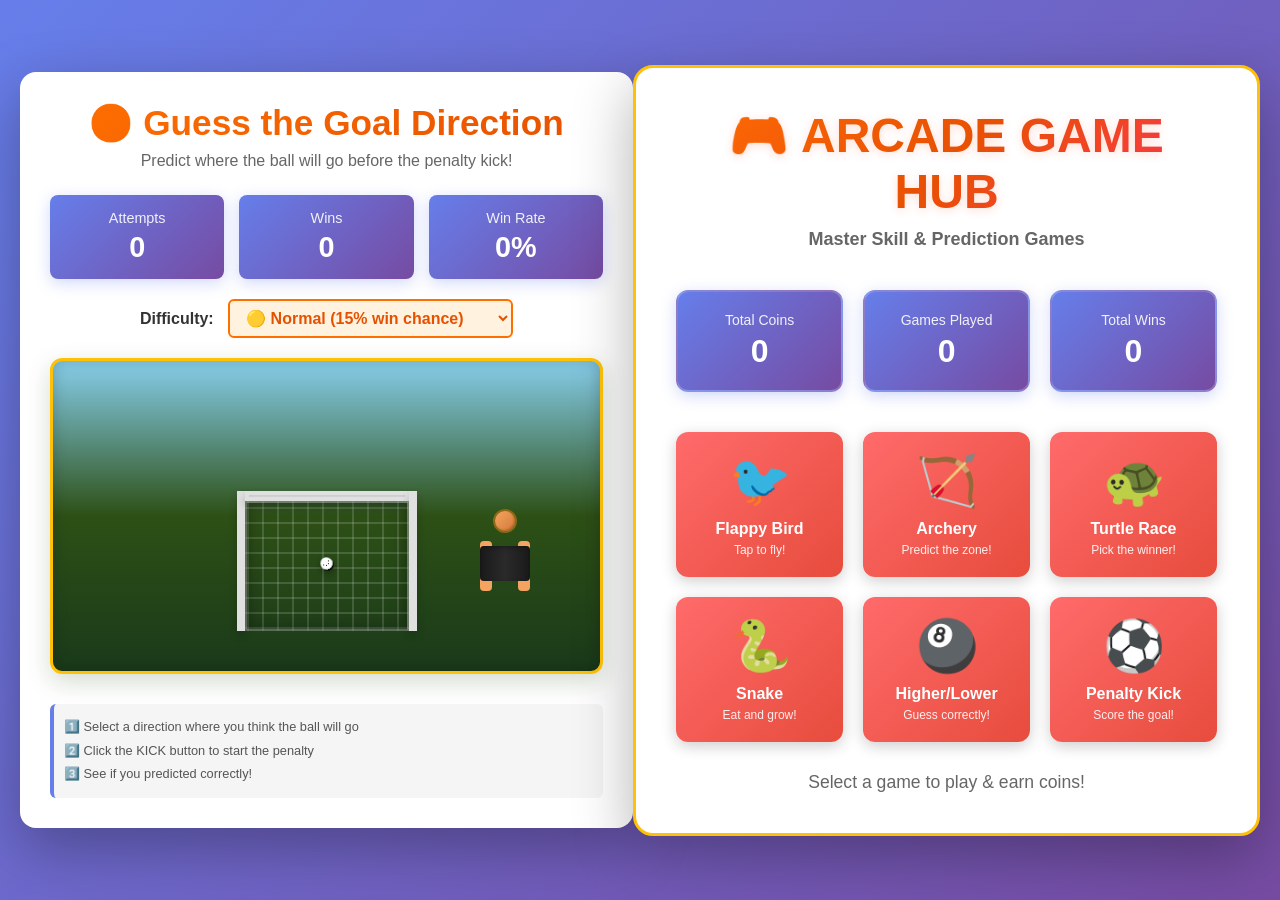
==== index.html @ ff8283e2 "Initial commit: Original penalty kick game" ====
<!DOCTYPE html>
<html lang="en">
<head>
    <meta charset="UTF-8">
    <meta name="viewport" content="width=device-width, initial-scale=1.0">
    <title>⚽ Guess the Goal Direction - Penalty Kick Prediction</title>
    <link rel="stylesheet" href="styles.css">
</head>
<body>
    <div class="container">
        <!-- Header -->
        <div class="header">
            <h1>⚽ Guess the Goal Direction</h1>
            <p>Predict where the ball will go before the penalty kick!</p>
        </div>

        <!-- Stats -->
        <div class="stats-panel">
            <div class="stat">
                <span class="stat-label">Attempts</span>
                <span class="stat-value" id="attempts">0</span>
            </div>
            <div class="stat">
                <span class="stat-label">Wins</span>
                <span class="stat-value" id="wins">0</span>
            </div>
            <div class="stat">
                <span class="stat-label">Win Rate</span>
                <span class="stat-value" id="winRate">0%</span>
            </div>
        </div>

        <!-- Difficulty Selector (when game not running) -->
        <div class="difficulty-selector" id="difficultySelector">
            <label>Difficulty:</label>
            <select id="difficultySelect">
                <option value="easy">🟢 Easy (30% win chance)</option>
                <option value="normal" selected>🟡 Normal (15% win chance)</option>
                <option value="hard">🔴 Hard (8% win chance)</option>
                <option value="impossible">💀 Impossible (3% win chance)</option>
            </select>
        </div>

        <!-- Game Area -->
        <div class="game-area">
            <!-- Goal Container -->
            <div class="goal-container">
                <!-- Goal Post -->
                <div class="goal-post">
                    <div class="post left-post"></div>
                    <div class="crossbar"></div>
                    <div class="post right-post"></div>
                    <div class="net"></div>
                </div>

                <!-- Goalkeeper -->
                <div class="goalkeeper" id="goalkeeper">
                    <div class="goalkeeper-body">
                        <div class="goalkeeper-head"></div>
                        <div class="goalkeeper-arm left-arm"></div>
                        <div class="goalkeeper-arm right-arm"></div>
                        <div class="goalkeeper-legs"></div>
                    </div>
                </div>

                <!-- Ball -->
                <div class="ball" id="ball"></div>

                <!-- Goal Zones (for visual feedback) -->
                <div class="direction-indicator" id="directionIndicator"></div>
            </div>

            <!-- Direction Selection Grid -->
            <div class="direction-grid" id="directionGrid">
                <!-- Will be generated by JavaScript -->
            </div>
        </div>

        <!-- Result Display -->
        <div class="result-container" id="resultContainer" style="display: none;">
            <div class="result-box">
                <div class="result-icon" id="resultIcon">✅</div>
                <div class="result-text" id="resultText">Goal! You guessed right!</div>
                <div class="result-details" id="resultDetails"></div>
                <div class="result-buttons">
                    <button class="btn btn-secondary" id="cancelBtn">Cancel</button>
                    <button class="btn btn-primary" id="tryAgainBtn">Try Again</button>
                </div>
            </div>
        </div>

        <!-- Action Buttons -->
        <div class="button-container">
            <button class="btn btn-primary" id="kickBtn" style="display: none;">🦵 KICK!</button>
            <button class="btn btn-secondary" id="playAgainBtn" style="display: none;">Play Again</button>
        </div>

        <!-- Instructions -->
        <div class="instructions">
            <p>1️⃣ Select a direction where you think the ball will go</p>
            <p>2️⃣ Click the KICK button to start the penalty</p>
            <p>3️⃣ See if you predicted correctly!</p>
        </div>
    </div>

    <script src="script.js"></script>
</body>
</html><!DOCTYPE html>
<html lang="en">
<head>
    <meta charset="UTF-8">
    <meta name="viewport" content="width=device-width, initial-scale=1.0">
    <title>🎮 Arcade Game Hub - Multi-Game Platform</title>
    <style>
        * { margin: 0; padding: 0; box-sizing: border-box; }
        body { font-family: Arial, sans-serif; background: linear-gradient(135deg, #667eea 0%, #764ba2 100%); min-height: 100vh; display: flex; align-items: center; justify-content: center; }
        .menu-container { background: white; border-radius: 20px; padding: 40px; box-shadow: 0 20px 60px rgba(0,0,0,0.3); max-width: 900px; }
        .arcade-header { text-align: center; margin-bottom: 40px; }
        .arcade-header h1 { font-size: 48px; color: #333; margin-bottom: 10px; }
        .tagline { color: #666; font-size: 18px; }
        .player-stats-header { display: grid; grid-template-columns: repeat(3, 1fr); gap: 20px; margin-bottom: 40px; }
        .stat-badge { background: linear-gradient(135deg, #667eea 0%, #764ba2 100%); color: white; padding: 20px; border-radius: 12px; text-align: center; }
        .stat-badge .label { display: block; font-size: 14px; opacity: 0.9; margin-bottom: 5px; }
        .stat-badge .value { display: block; font-size: 32px; font-weight: bold; }
        .games-grid { display: grid; grid-template-columns: repeat(auto-fit, minmax(150px, 1fr)); gap: 20px; margin-bottom: 30px; }
        .game-card { background: linear-gradient(135deg,#FF6B6B,#E74C3C); padding: 20px; border-radius: 12px; color: white; cursor: pointer; box-shadow: 0 4px 15px rgba(0,0,0,0.2); transition: all 0.3s; text-decoration: none; display: flex; flex-direction: column; align-items: center; text-align: center; }
        .game-card:hover { transform: translateY(-5px); box-shadow: 0 8px 25px rgba(0,0,0,0.3); }
        .game-icon { font-size: 50px; margin-bottom: 10px; }
        .game-name { font-weight: bold; margin-bottom: 5px; }
        .game-desc { font-size: 12px; opacity: 0.9; }
        .menu-footer { text-align: center; color: #666; }
    </style>
</head>
<body>
    <div class="menu-container">
        <div class="arcade-header">
            <h1>🎮 ARCADE GAME HUB</h1>
            <p class="tagline">Master Skill & Prediction Games</p>
        </div>

        <div class="player-stats-header">
            <div class="stat-badge">
                <span class="label">Total Coins</span>
                <span class="value" id="totalCoins">0</span>
            </div>
            <div class="stat-badge">
                <span class="label">Games Played</span>
                <span class="value" id="totalWins">0</span>
            </div>
            <div class="stat-badge">
                <span class="label">Total Wins</span>
                <span class="value" id="totalStreaks">0</span>
            </div>
        </div>

        <div class="games-grid" id="gamesGrid">
            <a href="flappy-bird.html" class="game-card">
                <div class="game-icon">🐦</div>
                <div class="game-name">Flappy Bird</div>
                <div class="game-desc">Tap to fly!</div>
            </a>
            <a href="archery.html" class="game-card">
                <div class="game-icon">🏹</div>
                <div class="game-name">Archery</div>
                <div class="game-desc">Predict the zone!</div>
            </a>
            <a href="turtle-race.html" class="game-card">
                <div class="game-icon">🐢</div>
                <div class="game-name">Turtle Race</div>
                <div class="game-desc">Pick the winner!</div>
            </a>
            <a href="snake.html" class="game-card">
                <div class="game-icon">🐍</div>
                <div class="game-name">Snake</div>
                <div class="game-desc">Eat and grow!</div>
            </a>
            <a href="higher-lower.html" class="game-card">
                <div class="game-icon">🎱</div>
                <div class="game-name">Higher/Lower</div>
                <div class="game-desc">Guess correctly!</div>
            </a>
            <a href="penalty-kick.html" class="game-card">
                <div class="game-icon">⚽</div>
                <div class="game-name">Penalty Kick</div>
                <div class="game-desc">Score the goal!</div>
            </a>
        </div>

        <div class="menu-footer">
            <p>Select a game to play & earn coins!</p>
        </div>
    </div>

    <script>
        function loadStats() {
            const stats = JSON.parse(localStorage.getItem('gameStats')) || { coins: 0, wins: 0, streaks: 0 };
            document.getElementById('totalCoins').textContent = stats.coins;
            document.getElementById('totalWins').textContent = stats.wins;
            document.getElementById('totalStreaks').textContent = stats.streaks;
        }

        document.addEventListener('DOMContentLoaded', loadStats);
    </script>
</body>
</html>
---- styles.css ----
* {
    margin: 0;
    padding: 0;
    box-sizing: border-box;
}

body {
    font-family: 'Segoe UI', Tahoma, Geneva, Verdana, sans-serif;
    background: linear-gradient(135deg, #667eea 0%, #764ba2 100%);
    min-height: 100vh;
    display: flex;
    align-items: center;
    justify-content: center;
    padding: 20px;
}

.container {
    background: white;
    border-radius: 16px;
    box-shadow: 0 20px 60px rgba(0, 0, 0, 0.3);
    max-width: 700px;
    width: 100%;
    padding: 30px;
}

.header {
    text-align: center;
    margin-bottom: 25px;
}

.header h1 {
    font-size: 2.2em;
    color: #333;
    margin-bottom: 8px;
    background: linear-gradient(135deg, #ff6f00, #e65100);
    -webkit-background-clip: text;
    -webkit-text-fill-color: transparent;
}

.header p {
    font-size: 1em;
    color: #666;
}

.stats-panel {
    display: grid;
    grid-template-columns: repeat(3, 1fr);
    gap: 15px;
    margin-bottom: 20px;
}

.stat {
    background: linear-gradient(135deg, #667eea, #764ba2);
    padding: 15px;
    border-radius: 8px;
    color: white;
    text-align: center;
    box-shadow: 0 4px 15px rgba(102, 126, 234, 0.3);
}

.stat-label {
    display: block;
    font-size: 0.9em;
    opacity: 0.9;
    margin-bottom: 5px;
}

.stat-value {
    display: block;
    font-size: 1.8em;
    font-weight: bold;
}

.difficulty-selector {
    text-align: center;
    margin-bottom: 20px;
}

.difficulty-selector label {
    font-weight: bold;
    margin-right: 10px;
    color: #333;
    font-size: 1em;
}

#difficultySelect {
    padding: 8px 12px;
    border: 2px solid #ff6f00;
    border-radius: 6px;
    font-size: 1em;
    cursor: pointer;
    background: #fff3e0;
    color: #e65100;
    font-weight: bold;
    transition: all 0.3s ease;
}

#difficultySelect:hover {
    border-color: #e65100;
    box-shadow: 0 4px 12px rgba(255, 87, 34, 0.3);
}

.game-area {
    background: linear-gradient(to bottom, #87CEEB 0%, #2d5016 50%, #1a3a1a 100%);
    border-radius: 12px;
    padding: 20px;
    margin-bottom: 20px;
    box-shadow: inset 0 0 15px rgba(0, 0, 0, 0.2), 0 8px 25px rgba(45, 80, 22, 0.2);
    border: 3px solid #ffc107;
}

.goal-container {
    position: relative;
    height: 250px;
    margin-bottom: 20px;
    display: flex;
    align-items: flex-end;
    justify-content: center;
}

.goal-post {
    position: relative;
    width: 180px;
    height: 140px;
    perspective: 1000px;
}

.post {
    position: absolute;
    background: #f5f5f5;
    border: 4px solid #e0e0e0;
    top: 0;
    box-shadow: inset 0 2px 5px rgba(0, 0, 0, 0.2), 0 4px 8px rgba(0, 0, 0, 0.2);
}

.left-post {
    left: 0;
    width: 8px;
    height: 140px;
}

.right-post {
    right: 0;
    width: 8px;
    height: 140px;
}

.crossbar {
    position: absolute;
    top: 0;
    left: 8px;
    right: 8px;
    height: 10px;
    background: #f5f5f5;
    border: 4px solid #e0e0e0;
    box-shadow: inset 0 2px 5px rgba(0, 0, 0, 0.2), 0 4px 8px rgba(0, 0, 0, 0.2);
}

.net {
    position: absolute;
    top: 10px;
    left: 8px;
    right: 8px;
    bottom: 0;
    background: 
        repeating-linear-gradient(90deg, rgba(255, 255, 255, 0.15) 0, rgba(255, 255, 255, 0.15) 2px, transparent 2px, transparent 15px),
        repeating-linear-gradient(0deg, rgba(255, 255, 255, 0.15) 0, rgba(255, 255, 255, 0.15) 2px, transparent 2px, transparent 15px);
    border: 2px solid rgba(150, 150, 150, 0.5);
    box-shadow: inset 0 0 20px rgba(0, 0, 0, 0.3);
}

.ball {
    position: absolute;
    width: 14px;
    height: 14px;
    background: radial-gradient(circle at 35% 35%, #fff 0%, #fff 30%, #000 30%, #000 32%, #fff 32%, #fff 65%, #000 65%);
    border-radius: 50%;
    bottom: 60px;
    left: 50%;
    transform: translateX(-50%) rotateX(20deg) rotateY(20deg);
    box-shadow: 0 3px 8px rgba(0, 0, 0, 0.4), inset -1px -1px 2px rgba(0, 0, 0, 0.3);
    z-index: 10;
}

.ball.animating {
    animation: kickBall 0.8s cubic-bezier(0.34, 1.56, 0.64, 1) forwards;
}

@keyframes kickBall {
    0% {
        transform: translateX(-50%) translateY(0) scale(1);
        opacity: 1;
    }
    50% {
        transform: translateX(-50%) translateY(-150px) scale(1);
        opacity: 1;
    }
    100% {
        opacity: 1;
    }
}

.goalkeeper {
    position: absolute;
    width: 50px;
    height: 80px;
    right: 50px;
    bottom: 50px;
    z-index: 5;
}

.goalkeeper-body {
    position: relative;
    width: 100%;
    height: 100%;
}

.goalkeeper-head {
    position: absolute;
    width: 24px;
    height: 24px;
    background: linear-gradient(135deg, #f4a460 0%, #d4793a 100%);
    border-radius: 50%;
    top: 8px;
    left: 50%;
    transform: translateX(-50%);
    border: 2px solid #8b6914;
    box-shadow: inset -1px -1px 2px rgba(0, 0, 0, 0.2);
}

.goalkeeper-arm {
    position: absolute;
    width: 12px;
    height: 50px;
    background: #f4a460;
    top: 40px;
    transform-origin: top center;
    transition: transform 0.4s ease;
    border-radius: 4px;
}

.goalkeeper-arm.left-arm {
    left: 0;
    transform-origin: top right;
}

.goalkeeper-arm.right-arm {
    right: 0;
    transform-origin: top left;
}

.goalkeeper-legs {
    position: absolute;
    width: 100%;
    height: 35px;
    bottom: 0;
    background: linear-gradient(to right, #1a1a1a 0%, #2a2a2a 50%, #1a1a1a 100%);
    display: flex;
    border-radius: 4px;
    box-shadow: inset 0 2px 4px rgba(0, 0, 0, 0.3);
}

.goalkeeper.diving .left-arm {
    transform: rotate(-120deg);
}

.goalkeeper.diving .right-arm {
    transform: rotate(120deg);
}

.direction-indicator {
    position: absolute;
    width: 100%;
    height: 100%;
    top: 0;
    left: 0;
    pointer-events: none;
    z-index: 3;
}

.direction-grid {
    display: grid;
    grid-template-columns: repeat(3, 1fr);
    gap: 10px;
    max-width: 360px;
    margin: 0 auto;
}

.direction-btn {
    aspect-ratio: 1;
    border: 2px solid #ddd;
    border-radius: 8px;
    background: white;
    cursor: pointer;
    font-size: 28px;
    transition: all 0.3s ease;
    font-weight: bold;
    position: relative;
    overflow: hidden;
    box-shadow: 0 2px 6px rgba(0, 0, 0, 0.1);
}

.direction-btn:hover:not(:disabled) {
    transform: translateY(-4px);
    box-shadow: 0 6px 20px rgba(0, 0, 0, 0.15);
    border-color: #667eea;
}

.direction-btn:disabled {
    cursor: not-allowed;
    opacity: 0.6;
}

.direction-btn.selected {
    background: linear-gradient(135deg, #ff6f00 0%, #e65100 100%);
    color: white;
    border-color: #ff6f00;
    transform: scale(1.08);
    box-shadow: 0 6px 20px rgba(255, 87, 34, 0.5);
}

.direction-btn .label {
    display: block;
    font-size: 0.4em;
    margin-top: 2px;
    text-transform: uppercase;
    letter-spacing: 0.3px;
    font-weight: 600;
}

.direction-btn:disabled.selected {
    background: linear-gradient(135deg, #ff6f00 0%, #e65100 100%);
    color: white;
    transform: scale(1.08);
}

.result-container {
    position: fixed;
    top: 0;
    left: 0;
    right: 0;
    bottom: 0;
    background: rgba(0, 0, 0, 0.6);
    display: flex;
    justify-content: center;
    align-items: center;
    z-index: 1000;
    animation: fadeIn 0.3s ease;
}

@keyframes fadeIn {
    from { opacity: 0; }
    to { opacity: 1; }
}

.result-box {
    background: white;
    border-radius: 16px;
    padding: 40px 30px;
    text-align: center;
    box-shadow: 0 25px 70px rgba(0, 0, 0, 0.4);
    animation: popIn 0.5s cubic-bezier(0.34, 1.56, 0.64, 1);
    max-width: 90vw;
}

@keyframes popIn {
    0% {
        transform: scale(0.3);
        opacity: 0;
    }
    100% {
        transform: scale(1);
        opacity: 1;
    }
}

.result-icon {
    font-size: 4em;
    margin-bottom: 15px;
    animation: bounce 0.6s ease;
}

@keyframes bounce {
    0%, 100% { transform: translateY(0); }
    50% { transform: translateY(-20px); }
}

.result-text {
    font-size: 1.8em;
    font-weight: bold;
    color: #333;
    margin-bottom: 10px;
}

.result-details {
    font-size: 1.1em;
    color: #666;
    margin-bottom: 20px;
}

.result-buttons {
    display: flex;
    gap: 15px;
    justify-content: center;
    margin-top: 25px;
}

.button-container {
    display: flex;
    gap: 10px;
    justify-content: center;
    margin-bottom: 20px;
}

.btn {
    padding: 12px 30px;
    border: none;
    border-radius: 8px;
    font-size: 1em;
    font-weight: bold;
    cursor: pointer;
    transition: all 0.3s ease;
    box-shadow: 0 4px 12px rgba(0, 0, 0, 0.15);
}

.btn-primary {
    background: linear-gradient(135deg, #ff6f00 0%, #e65100 100%);
    color: white;
    border: 2px solid #ffc107;
}

.btn-primary:hover:not(:disabled) {
    transform: translateY(-3px);
    box-shadow: 0 8px 25px rgba(255, 87, 34, 0.5);
}

.btn-primary:active:not(:disabled) {
    transform: translateY(0);
}

.btn-primary:disabled {
    opacity: 0.5;
    cursor: not-allowed;
}

.btn-secondary {
    background: #f0f0f0;
    color: #333;
    border: 2px solid #ddd;
}

.btn-secondary:hover {
    background: #e0e0e0;
    transform: translateY(-3px);
    border-color: #ccc;
}

.instructions {
    background: #f5f5f5;
    border-left: 4px solid #667eea;
    padding: 15px;
    border-radius: 6px;
    font-size: 0.95em;
    color: #555;
    line-height: 1.6;
}

.instructions p {
    margin: 5px 0;
}

@media (max-width: 600px) {
    .container {
        padding: 15px;
    }

    .header h1 {
        font-size: 1.6em;
    }

    .stats-panel {
        grid-template-columns: repeat(3, 1fr);
        gap: 8px;
    }

    .stat {
        padding: 10px;
    }

    .stat-label {
        font-size: 0.75em;
    }

    .stat-value {
        font-size: 1.4em;
    }

    .game-area {
        padding: 15px;
    }

    .goal-container {
        height: 180px;
        margin-bottom: 15px;
    }

    .goal-post {
        width: 140px;
        height: 110px;
    }

    .direction-grid {
        max-width: 100%;
        gap: 8px;
    }

    .btn {
        padding: 10px 20px;
        font-size: 0.9em;
    }
}
/* ==================== PAGE WRAPPER ==================== */
.page-wrapper {
    width: 100%;
    height: 100%;
}

/* ==================== MENU SCREEN ==================== */
.menu-screen {
    display: none;
    animation: slideIn 0.5s ease;
}

.menu-screen.active {
    display: block;
}

@keyframes slideIn {
    from {
        opacity: 0;
        transform: translateY(20px);
    }
    to {
        opacity: 1;
        transform: translateY(0);
    }
}

.menu-container {
    background: linear-gradient(to bottom, #f5f5f5 0%, #ffffff 100%);
    border-radius: 16px;
    box-shadow: 0 20px 60px rgba(0, 0, 0, 0.4), 0 0 40px rgba(255, 193, 7, 0.15);
    max-width: 1000px;
    width: 100%;
    padding: 40px 30px;
    border: 3px solid #ffc107;
}

.arcade-header {
    text-align: center;
    margin-bottom: 40px;
}

.arcade-header h1 {
    font-size: 3em;
    background: linear-gradient(135deg, #ff6f00, #e65100, #ff2e63);
    -webkit-background-clip: text;
    -webkit-text-fill-color: transparent;
    background-clip: text;
    margin-bottom: 10px;
    text-shadow: 0 2px 10px rgba(255, 87, 34, 0.2);
    font-weight: 900;
}

.tagline {
    font-size: 1.2em;
    color: #667eea;
    font-weight: 600;
}

.player-stats-header {
    display: grid;
    grid-template-columns: repeat(auto-fit, minmax(150px, 1fr));
    gap: 20px;
    margin-bottom: 40px;
}

.stat-badge {
    background: linear-gradient(135deg, #667eea, #764ba2);
    color: white;
    padding: 20px;
    border-radius: 12px;
    text-align: center;
    box-shadow: 0 4px 15px rgba(102, 126, 234, 0.3);
    border: 2px solid rgba(255, 255, 255, 0.2);
}

.stat-badge .label {
    display: block;
    font-size: 0.9em;
    opacity: 0.9;
    margin-bottom: 10px;
}

.stat-badge .value {
    display: block;
    font-size: 2em;
    font-weight: bold;
}

.games-grid {
    display: grid;
    grid-template-columns: repeat(auto-fit, minmax(180px, 1fr));
    gap: 20px;
    margin-bottom: 40px;
}

.game-card {
    transition: all 0.3s ease;
}

.menu-footer {
    text-align: center;
    color: #666;
    font-size: 1.1em;
    font-weight: 500;
}

/* ==================== SHOWCASE OVERLAY ==================== */
.showcase-overlay {
    position: fixed;
    top: 0;
    left: 0;
    right: 0;
    bottom: 0;
    background: rgba(0, 0, 0, 0.7);
    display: flex;
    justify-content: center;
    align-items: center;
    z-index: 2000;
    animation: fadeIn 0.3s ease;
    padding: 20px;
}

.showcase-overlay.hidden {
    display: none;
}

@keyframes fadeIn {
    from { opacity: 0; }
    to { opacity: 1; }
}

.showcase-content {
    background: white;
    border-radius: 16px;
    max-width: 900px;
    width: 100%;
    max-height: 90vh;
    overflow-y: auto;
    box-shadow: 0 20px 60px rgba(0, 0, 0, 0.5);
    position: relative;
    animation: popIn 0.4s cubic-bezier(0.34, 1.56, 0.64, 1);
}

@keyframes popIn {
    from {
        opacity: 0;
        transform: scale(0.8);
    }
    to {
        opacity: 1;
        transform: scale(1);
    }
}

.close-showcase {
    position: absolute;
    top: 20px;
    right: 20px;
    background: linear-gradient(135deg, #ff6f00, #e65100);
    border: none;
    color: white;
    width: 40px;
    height: 40px;
    border-radius: 50%;
    font-size: 24px;
    cursor: pointer;
    z-index: 10;
    transition: all 0.3s ease;
}

.close-showcase:hover {
    transform: rotate(90deg) scale(1.1);
}

.showcase-container {
    display: grid;
    grid-template-columns: 1fr 1fr;
    gap: 30px;
    padding: 40px;
}

.showcase-video {
    background: linear-gradient(135deg, #667eea, #764ba2);
    border-radius: 12px;
    padding: 20px;
    display: flex;
    align-items: center;
    justify-content: center;
    min-height: 300px;
}

.video-placeholder {
    width: 100%;
    text-align: center;
    color: white;
}

.showcase-details h2 {
    font-size: 2em;
    color: #ff6f00;
    margin-bottom: 15px;
}

.showcase-details > p {
    color: #666;
    margin-bottom: 20px;
    line-height: 1.6;
}

.game-features {
    margin-bottom: 25px;
}

.game-features h3 {
    color: #667eea;
    margin-bottom: 12px;
    font-size: 1.1em;
}

.game-features ul {
    list-style: none;
}

.game-features li {
    color: #555;
    padding: 6px 0;
    padding-left: 20px;
}

.game-rewards {
    background: #f9f9f9;
    padding: 15px;
    border-radius: 8px;
    margin-bottom: 25px;
}

.game-rewards h3 {
    color: #ff9800;
    margin-bottom: 12px;
    font-size: 1.1em;
}

.game-rewards > div {
    gap: 10px;
}

.game-rewards > div > div {
    padding: 10px;
    background: white;
    border-radius: 6px;
    font-weight: 600;
    color: #333;
}

.showcase-difficulty {
    margin-bottom: 25px;
}

.showcase-difficulty h3 {
    color: #667eea;
    margin-bottom: 12px;
    font-size: 1.1em;
}

.difficulty-levels {
    display: grid;
    grid-template-columns: 1fr 1fr 1fr;
    gap: 10px;
}

.difficulty-btn {
    padding: 10px;
    border: 2px solid #ddd;
    background: white;
    border-radius: 6px;
    cursor: pointer;
    font-weight: 600;
    transition: all 0.3s ease;
}

.difficulty-btn:hover {
    border-color: #667eea;
    background: #f5f5f5;
}

.difficulty-btn.selected {
    background: linear-gradient(135deg, #ff6f00, #e65100);
    color: white;
    border-color: #ff6f00;
}

/* ==================== GAME CONTAINER ==================== */
.game-container {
    background: linear-gradient(to bottom, #f5f5f5 0%, #ffffff 100%);
    border-radius: 16px;
    box-shadow: 0 20px 60px rgba(0, 0, 0, 0.4);
    max-width: 1000px;
    width: 100%;
    border: 3px solid #667eea;
}

.game-container.hidden {
    display: none;
}

.game-header {
    display: flex;
    justify-content: space-between;
    align-items: center;
    padding: 20px 30px;
    background: linear-gradient(135deg, #667eea, #764ba2);
    border-radius: 13px 13px 0 0;
    border-bottom: 3px solid #ffc107;
}

.btn-back {
    background: rgba(255, 255, 255, 0.2);
    border: none;
    color: white;
    width: 40px;
    height: 40px;
    border-radius: 8px;
    font-size: 24px;
    cursor: pointer;
    transition: all 0.3s ease;
}

.btn-back:hover {
    background: rgba(255, 255, 255, 0.3);
    transform: scale(1.1);
}

.game-header h1 {
    color: white;
    flex: 1;
    text-align: center;
    font-size: 1.8em;
}

.game-coins {
    font-size: 1.5em;
    color: #ffc107;
    font-weight: bold;
}

.coin-display {
    background: rgba(0, 0, 0, 0.2);
    padding: 8px 15px;
    border-radius: 20px;
    display: inline-block;
}

.game-content {
    padding: 30px;
    min-height: 400px;
}

/* ==================== COMMON BUTTON STYLES ==================== */
.btn {
    padding: 12px 30px;
    border: none;
    border-radius: 8px;
    font-size: 1em;
    font-weight: bold;
    cursor: pointer;
    transition: all 0.3s ease;
    box-shadow: 0 4px 12px rgba(0, 0, 0, 0.15);
}

.btn-primary {
    background: linear-gradient(135deg, #ff6f00 0%, #e65100 100%);
    color: white;
    border: 2px solid #ffc107;
}

.btn-primary:hover:not(:disabled) {
    transform: translateY(-2px);
    box-shadow: 0 6px 20px rgba(255, 87, 34, 0.4);
}

.btn-primary:active:not(:disabled) {
    transform: translateY(0);
}

.btn-secondary {
    background: #f0f0f0;
    color: #333;
    border: 2px solid #ddd;
}

.btn-secondary:hover {
    background: #e0e0e0;
    transform: translateY(-2px);
}

.btn-play {
    background: linear-gradient(135deg, #667eea 0%, #764ba2 100%);
    color: white;
    border: 2px solid #667eea;
    padding: 15px 40px;
    font-size: 1.1em;
    width: 100%;
}

.btn-play:hover:not(:disabled) {
    transform: translateY(-2px);
    box-shadow: 0 6px 20px rgba(102, 126, 234, 0.4);
}

/* ==================== ANIMATIONS ==================== */
@keyframes float {
    0%, 100% { transform: translateY(0px); }
    50% { transform: translateY(-10px); }
}

@keyframes slide {
    0%, 100% { transform: translateX(0px); }
    50% { transform: translateX(10px); }
}

/* ==================== RESPONSIVE DESIGN ==================== */
@media (max-width: 768px) {
    .menu-container {
        padding: 25px 20px;
    }

    .arcade-header h1 {
        font-size: 2.2em;
    }

    .tagline {
        font-size: 1em;
    }

    .games-grid {
        gap: 15px;
    }

    .showcase-container {
        grid-template-columns: 1fr;
        gap: 20px;
        padding: 25px;
    }

    .showcase-video {
        min-height: 250px;
    }

    .game-header {
        flex-wrap: wrap;
        gap: 10px;
    }

    .game-header h1 {
        width: 100%;
    }

    .difficulty-levels {
        grid-template-columns: 1fr 1fr;
    }
}

@media (max-width: 480px) {
    .menu-container {
        padding: 15px;
    }

    .arcade-header h1 {
        font-size: 1.8em;
    }

    .player-stats-header {
        gap: 10px;
    }

    .stat-badge {
        padding: 15px;
    }

    .games-grid {
        grid-template-columns: repeat(2, 1fr);
        gap: 10px;
    }

    .showcase-container {
        padding: 15px;
    }

    .close-showcase {
        width: 35px;
        height: 35px;
        font-size: 20px;
    }

    .game-content {
        padding: 15px;
    }

    .difficulty-levels {
        grid-template-columns: 1fr;
    }
}

    .direction-btn {
        font-size: 1.6em;
        border: 2px solid #ddd;
        border-radius: 8px;
    }

    .direction-btn .label {
        font-size: 0.55em;
        margin-top: 2px;
    }

    .button-container {
        flex-direction: column;
        gap: 8px;
        margin-bottom: 10px;
    }

    .btn {
        padding: 10px 28px;
        font-size: 0.95em;
        width: 100%;
    }

    .result-box {
        padding: 30px 20px;
        border-radius: 12px;
    }

    .result-icon {
        font-size: 3.5em;
        margin-bottom: 12px;
    }

    .result-text {
        font-size: 1.4em;
        margin-bottom: 10px;
    }

    .result-details {
        font-size: 0.9em;
        margin-bottom: 12px;
    }

    .result-buttons {
        gap: 8px;
        margin-top: 12px;
    }

    .instructions {
        padding: 10px;
        font-size: 0.8em;
    }

    .instructions p {
        margin: 3px 0;
    }
}

@media (max-width: 480px) {
    .container {
        padding: 10px 12px;
        border-radius: 10px;
    }

    .header h1 {
        font-size: 1.3em;
    }

    .header p {
        font-size: 0.8em;
    }

    .stats-panel {
        margin-bottom: 8px;
    }

    .stat {
        padding: 6px;
    }

    .stat-label {
        font-size: 0.65em;
    }

    .stat-value {
        font-size: 1em;
    }

    .difficulty-selector {
        margin-bottom: 8px;
    }

    .difficulty-selector label {
        font-size: 0.8em;
        margin-right: 5px;
    }

    #difficultySelect {
        font-size: 0.8em;
        padding: 4px 8px;
    }

    .game-area {
        padding: 12px;
    }

    .goal-container {
        height: 140px;
        margin-bottom: 10px;
    }

    .goal-post {
        width: 160px;
        height: 100px;
    }

    .goal-post .post {
        height: 100px;
    }

    .goalkeeper {
        width: 35px;
        height: 70px;
        right: 20px;
        bottom: 20px;
    }

    .direction-btn {
        font-size: 1.4em;
        border: 2px solid #ddd;
    }

    .direction-btn .label {
        font-size: 0.5em;
        margin-top: 1px;
    }

    .btn {
        padding: 9px 24px;
        font-size: 0.9em;
    }

    .result-box {
        padding: 25px 18px;
        border-radius: 10px;
        max-width: 90vw;
    }

    .result-icon {
        font-size: 3em;
        margin-bottom: 10px;
    }

    .result-text {
        font-size: 1.2em;
        margin-bottom: 8px;
    }

    .result-details {
        font-size: 0.85em;
        margin-bottom: 10px;
    }

    .result-buttons {
        flex-direction: column;
        gap: 6px;
    }

    .result-buttons .btn {
        width: 100%;
        padding: 9px 16px;
    }

    .instructions {
        padding: 8px;
        font-size: 0.75em;
    }

    .instructions p {
        margin: 2px 0;
    }
}
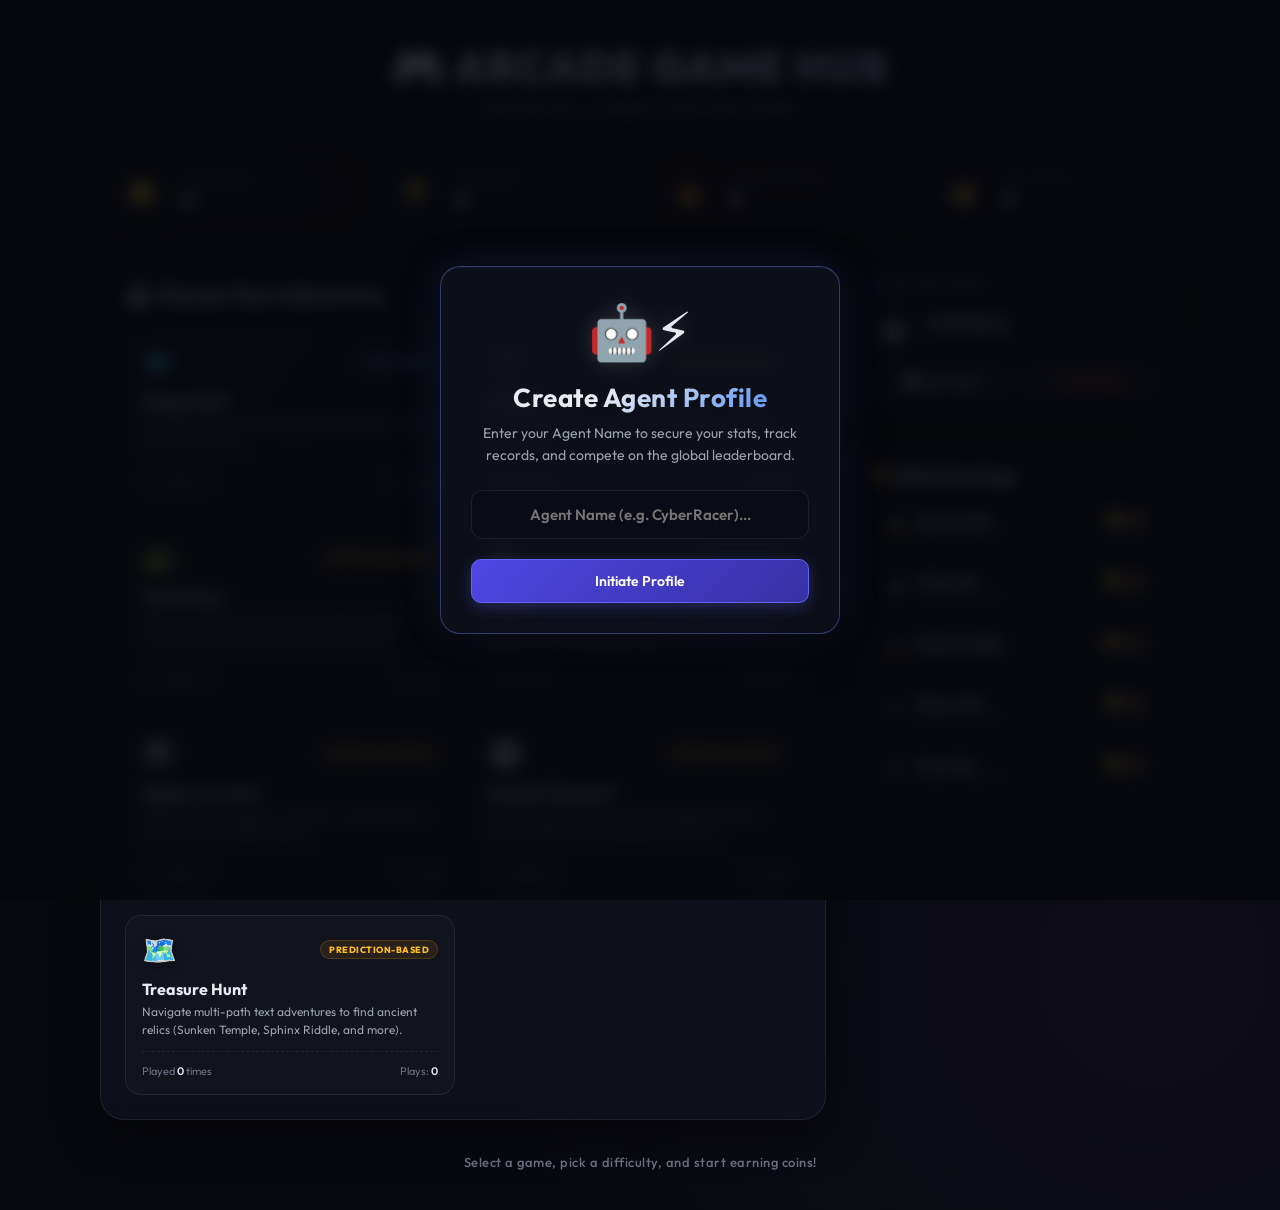
==== commit 816c4e90: "Refactor Arcade Hub: Central state manager, WebAudio sound synth, light/dark theme switch, simulated" ====
--- a/index.html
+++ b/index.html
@@ -3,203 +3,1243 @@
 <head>
     <meta charset="UTF-8">
     <meta name="viewport" content="width=device-width, initial-scale=1.0">
-    <title>⚽ Guess the Goal Direction - Penalty Kick Prediction</title>
-    <link rel="stylesheet" href="styles.css">
+    <title>🎮 Arcade Game Hub - Cyber Lobby</title>
+    <link rel="preconnect" href="https://fonts.googleapis.com">
+    <link rel="preconnect" href="https://fonts.gstatic.com" crossorigin>
+    <link href="https://fonts.googleapis.com/css2?family=Outfit:wght@400;500;600;700;800&display=swap" rel="stylesheet">
+    <link rel="stylesheet" href="game-hub.css">
+    <style>
+        * {
+            margin: 0;
+            padding: 0;
+            box-sizing: border-box;
+        }
+
+        body {
+            font-family: 'Outfit', sans-serif;
+            background-color: var(--bg-dark);
+            color: var(--text-primary);
+            min-height: 100vh;
+            padding: 40px 20px;
+            display: flex;
+            justify-content: center;
+            align-items: flex-start;
+            background-image: 
+                radial-gradient(circle at 10% 20%, rgba(99, 102, 241, 0.04) 0%, transparent 45%),
+                radial-gradient(circle at 90% 80%, rgba(139, 92, 246, 0.04) 0%, transparent 45%);
+            transition: background-color 0.3s ease;
+        }
+
+        .lobby-container {
+            max-width: 1080px;
+            width: 100%;
+            display: flex;
+            flex-direction: column;
+            gap: 24px;
+        }
+
+        /* Lobby Header */
+        .lobby-header {
+            text-align: center;
+            margin-bottom: 10px;
+        }
+
+        .lobby-header h1 {
+            font-size: clamp(28px, 5vw, 42px);
+            font-weight: 800;
+            letter-spacing: 2px;
+            background: linear-gradient(135deg, #ffffff 30%, #a5b4fc 100%);
+            -webkit-background-clip: text;
+            -webkit-text-fill-color: transparent;
+            text-shadow: 0 4px 20px rgba(99, 102, 241, 0.15);
+        }
+
+        body.light-theme .lobby-header h1 {
+            background: linear-gradient(135deg, #1f2937 40%, #4f46e5 100%);
+            -webkit-background-clip: text;
+            -webkit-text-fill-color: transparent;
+        }
+
+        .lobby-header p {
+            color: var(--text-secondary);
+            font-size: 14px;
+            font-weight: 500;
+            margin-top: 6px;
+            letter-spacing: 1px;
+            text-transform: uppercase;
+        }
+
+        /* Main split dashboard */
+        .lobby-main {
+            display: flex;
+            gap: 24px;
+        }
+
+        .lobby-left {
+            flex: 2.2;
+            display: flex;
+            flex-direction: column;
+            gap: 24px;
+        }
+
+        .lobby-right {
+            flex: 1;
+            display: flex;
+            flex-direction: column;
+            gap: 24px;
+        }
+
+        @media (max-width: 960px) {
+            .lobby-main {
+                flex-direction: column;
+            }
+            .lobby-left, .lobby-right {
+                flex: none;
+                width: 100%;
+            }
+        }
+
+        /* Stats Grid Dashboard */
+        .stats-dashboard {
+            display: grid;
+            grid-template-columns: repeat(auto-fit, minmax(160px, 1fr));
+            gap: 16px;
+            width: 100%;
+        }
+
+        .lobby-stat-card {
+            background: var(--bg-panel);
+            border: 1px solid var(--border-subtle);
+            border-radius: 16px;
+            padding: 16px;
+            display: flex;
+            align-items: center;
+            gap: 16px;
+            box-shadow: 0 4px 20px rgba(0, 0, 0, 0.05);
+            transition: all 0.3s cubic-bezier(0.25, 0.8, 0.25, 1), background-color 0.3s ease, border-color 0.3s ease;
+            backdrop-filter: blur(12px);
+            -webkit-backdrop-filter: blur(12px);
+        }
+
+        .lobby-stat-card:hover {
+            transform: translateY(-2px);
+            border-color: var(--border-active);
+        }
+
+        .lobby-stat-icon {
+            width: 48px;
+            height: 48px;
+            border-radius: 12px;
+            background: rgba(255, 255, 255, 0.03);
+            border: 1px solid var(--border-subtle);
+            display: flex;
+            align-items: center;
+            justify-content: center;
+            font-size: 20px;
+        }
+
+        .lobby-stat-info {
+            display: flex;
+            flex-direction: column;
+            gap: 2px;
+        }
+
+        .lobby-stat-label {
+            font-size: 10px;
+            font-weight: 700;
+            color: var(--text-muted);
+            text-transform: uppercase;
+            letter-spacing: 0.5px;
+        }
+
+        .lobby-stat-value {
+            font-size: 20px;
+            font-weight: 700;
+            color: var(--text-primary);
+        }
+
+        .coins-card { border-color: rgba(245, 158, 11, 0.2); background: rgba(245, 158, 11, 0.02); }
+        .wins-card { border-color: rgba(16, 185, 129, 0.2); background: rgba(16, 185, 129, 0.02); }
+        .streak-card { border-color: rgba(239, 68, 68, 0.2); background: rgba(239, 68, 68, 0.02); }
+
+        /* Games Selection List */
+        .games-section {
+            background: var(--bg-panel);
+            border: 1px solid var(--border-subtle);
+            border-radius: 24px;
+            padding: 24px;
+            box-shadow: var(--shadow-premium);
+            backdrop-filter: blur(12px);
+            -webkit-backdrop-filter: blur(12px);
+            transition: background-color 0.3s ease, border-color 0.3s ease;
+        }
+
+        .section-title {
+            font-size: 20px;
+            font-weight: 800;
+            margin-bottom: 20px;
+            letter-spacing: 0.5px;
+            background: linear-gradient(135deg, var(--text-primary) 30%, var(--neon-blue) 100%);
+            -webkit-background-clip: text;
+            -webkit-text-fill-color: transparent;
+        }
+
+        .games-grid {
+            display: grid;
+            grid-template-columns: repeat(auto-fill, minmax(220px, 1fr));
+            gap: 16px;
+        }
+
+        .game-card {
+            background: rgba(255, 255, 255, 0.02);
+            border: 1px solid var(--border-subtle);
+            border-radius: 16px;
+            padding: 16px;
+            cursor: pointer;
+            display: flex;
+            flex-direction: column;
+            gap: 12px;
+            transition: all 0.25s cubic-bezier(0.25, 0.8, 0.25, 1);
+        }
+
+        .game-card:hover {
+            transform: translateY(-4px);
+            background: rgba(255, 255, 255, 0.04);
+            border-color: var(--border-active);
+            box-shadow: 0 10px 25px rgba(0, 0, 0, 0.1);
+        }
+
+        body.light-theme .game-card:hover {
+            background: #ffffff;
+            box-shadow: 0 10px 25px rgba(0, 0, 0, 0.04);
+        }
+
+        .game-card-top {
+            display: flex;
+            justify-content: space-between;
+            align-items: center;
+        }
+
+        .game-card-icon {
+            font-size: 28px;
+            filter: drop-shadow(0 4px 6px rgba(0, 0, 0, 0.2));
+        }
+
+        .game-card-badge {
+            font-size: 9px;
+            font-weight: 800;
+            padding: 3px 8px;
+            border-radius: 20px;
+            text-transform: uppercase;
+            letter-spacing: 0.5px;
+        }
+
+        .game-card-badge.skill { background: rgba(59, 130, 246, 0.1); color: #60a5fa; border: 1px solid rgba(59, 130, 246, 0.2); }
+        .game-card-badge.prediction { background: rgba(245, 158, 11, 0.1); color: #fbbf24; border: 1px solid rgba(245, 158, 11, 0.2); }
+
+        .game-card-details h3 {
+            font-size: 16px;
+            font-weight: 700;
+            color: var(--text-primary);
+        }
+
+        .game-card-desc {
+            font-size: 12px;
+            color: var(--text-secondary);
+            margin-top: 4px;
+            line-height: 1.5;
+        }
+
+        .game-card-stats {
+            display: flex;
+            justify-content: space-between;
+            align-items: center;
+            border-top: 1px dashed var(--border-subtle);
+            padding-top: 12px;
+            font-size: 11px;
+            color: var(--text-muted);
+            margin-top: auto;
+        }
+
+        .game-card-stats b {
+            color: var(--text-primary);
+            font-weight: 600;
+        }
+
+        /* Showcase Preview Modal Overlay */
+        .showcase-overlay {
+            position: fixed;
+            top: 0;
+            left: 0;
+            right: 0;
+            bottom: 0;
+            background: rgba(7, 8, 12, 0.85);
+            backdrop-filter: blur(8px);
+            -webkit-backdrop-filter: blur(8px);
+            display: flex;
+            align-items: center;
+            justify-content: center;
+            z-index: 10000;
+            opacity: 0;
+            pointer-events: none;
+            transition: opacity 0.3s ease;
+        }
+
+        body.light-theme .showcase-overlay {
+            background: rgba(243, 244, 246, 0.7);
+        }
+
+        .showcase-overlay.active {
+            opacity: 1;
+            pointer-events: auto;
+        }
+
+        .showcase-box {
+            background: var(--bg-panel);
+            border: 1px solid var(--border-active);
+            box-shadow: var(--shadow-premium), 0 0 40px rgba(102, 126, 234, 0.1);
+            border-radius: 20px;
+            width: 90%;
+            max-width: 460px;
+            padding: 30px;
+            position: relative;
+            transform: translateY(20px) scale(0.95);
+            transition: transform 0.3s cubic-bezier(0.34, 1.56, 0.64, 1);
+            display: flex;
+            flex-direction: column;
+            gap: 16px;
+        }
+
+        body.light-theme .showcase-box {
+            background: #ffffff;
+            border-color: #e5e7eb;
+            box-shadow: 0 20px 50px rgba(0,0,0,0.08);
+        }
+
+        .showcase-overlay.active .showcase-box {
+            transform: translateY(0) scale(1);
+        }
+
+        .close-showcase-btn {
+            position: absolute;
+            top: 16px;
+            right: 16px;
+            background: rgba(255, 255, 255, 0.05);
+            border: 1px solid var(--border-subtle);
+            color: var(--text-primary);
+            width: 28px;
+            height: 28px;
+            border-radius: 50%;
+            display: flex;
+            align-items: center;
+            justify-content: center;
+            cursor: pointer;
+            transition: all 0.2s;
+        }
+
+        body.light-theme .close-showcase-btn {
+            background: #f3f4f6;
+            border-color: #e5e7eb;
+        }
+
+        .close-showcase-btn:hover {
+            background: rgba(255, 255, 255, 0.1);
+        }
+
+        .showcase-header {
+            display: flex;
+            align-items: center;
+            gap: 16px;
+            margin-top: 10px;
+        }
+
+        .showcase-icon {
+            font-size: 48px;
+            filter: drop-shadow(0 4px 8px rgba(0, 0, 0, 0.3));
+        }
+
+        .showcase-meta h2 {
+            font-size: 22px;
+            font-weight: 800;
+            color: var(--text-primary);
+        }
+
+        .showcase-desc {
+            font-size: 13.5px;
+            color: var(--text-secondary);
+            line-height: 1.6;
+        }
+
+        .info-panel {
+            background: rgba(255, 255, 255, 0.02);
+            border: 1px solid var(--border-subtle);
+            border-radius: 12px;
+            padding: 12px;
+        }
+
+        body.light-theme .info-panel {
+            background: #f9fafb;
+            border-color: #e5e7eb;
+        }
+
+        .info-panel h4 {
+            font-size: 11px;
+            font-weight: 800;
+            text-transform: uppercase;
+            letter-spacing: 0.8px;
+            color: var(--text-muted);
+            margin-bottom: 8px;
+        }
+
+        .controls-list {
+            list-style: none;
+            display: flex;
+            flex-direction: column;
+            gap: 6px;
+        }
+
+        .controls-list li {
+            font-size: 12px;
+            color: var(--text-secondary);
+            display: flex;
+            justify-content: space-between;
+        }
+
+        .controls-list li span {
+            font-weight: 700;
+            color: var(--text-primary);
+        }
+
+        /* Difficulty select grid */
+        .diff-selector-grid {
+            display: grid;
+            grid-template-columns: repeat(3, 1fr);
+            gap: 10px;
+        }
+
+        .diff-btn {
+            background: rgba(255, 255, 255, 0.03);
+            border: 1px solid var(--border-subtle);
+            border-radius: 12px;
+            padding: 14px 8px;
+            cursor: pointer;
+            text-align: center;
+            display: flex;
+            flex-direction: column;
+            align-items: center;
+            gap: 4px;
+            transition: all 0.2s ease;
+            color: var(--text-secondary);
+        }
+
+        body.light-theme .diff-btn {
+            background: #f3f4f6;
+            border-color: #e5e7eb;
+        }
+
+        .diff-btn:hover {
+            background: rgba(255, 255, 255, 0.06);
+            border-color: rgba(255, 255, 255, 0.15);
+            color: var(--text-primary);
+        }
+
+        body.light-theme .diff-btn:hover {
+            background: #e5e7eb;
+        }
+
+        /* Contrast active buttons */
+        .diff-btn.active.easy {
+            background: rgba(16, 185, 129, 0.08);
+            border-color: var(--neon-green);
+            color: #10b981 !important;
+            box-shadow: 0 0 12px rgba(16, 185, 129, 0.15);
+        }
+        .diff-btn.active.easy .diff-name,
+        .diff-btn.active.easy .diff-mult {
+            color: #10b981 !important;
+        }
+
+        .diff-btn.active.normal {
+            background: rgba(245, 158, 11, 0.08);
+            border-color: var(--neon-gold);
+            color: #d97706 !important;
+            box-shadow: 0 0 12px rgba(245, 158, 11, 0.15);
+        }
+        .diff-btn.active.normal .diff-name,
+        .diff-btn.active.normal .diff-mult {
+            color: #d97706 !important;
+        }
+
+        .diff-btn.active.hard {
+            background: rgba(239, 68, 68, 0.08);
+            border-color: var(--neon-red);
+            color: #ef4444 !important;
+            box-shadow: 0 0 12px rgba(239, 68, 68, 0.15);
+        }
+        .diff-btn.active.hard .diff-name,
+        .diff-btn.active.hard .diff-mult {
+            color: #ef4444 !important;
+        }
+
+        .diff-name {
+            font-size: 13px;
+            font-weight: 700;
+        }
+
+        .diff-mult {
+            font-size: 10px;
+            opacity: 0.8;
+            font-weight: 600;
+        }
+
+        .reward-info-box {
+            background: rgba(245, 158, 11, 0.03);
+            border: 1px dashed rgba(245, 158, 11, 0.25);
+            border-radius: 12px;
+            padding: 12px 16px;
+            display: flex;
+            justify-content: space-between;
+            align-items: center;
+            font-size: 12px;
+            color: var(--text-secondary);
+        }
+
+        .reward-val {
+            font-weight: 700;
+            color: var(--neon-gold);
+        }
+
+        .modal-play-btn {
+            background: linear-gradient(135deg, #4f46e5 0%, #3730a3 100%);
+            color: white;
+            border-color: #6366f1;
+            border-radius: 12px;
+            padding: 14px;
+            font-size: 16px;
+            font-weight: 700;
+            cursor: pointer;
+            width: 100%;
+            display: flex;
+            align-items: center;
+            justify-content: center;
+            gap: 10px;
+            box-shadow: 0 4px 15px rgba(99, 102, 241, 0.35);
+            transition: all 0.2s ease;
+            text-decoration: none;
+            margin-top: 14px;
+        }
+
+        .modal-play-btn:hover {
+            transform: translateY(-2px);
+            box-shadow: 0 6px 20px rgba(99, 102, 241, 0.45);
+        }
+
+        /* Profile details card */
+        .profile-card {
+            background: var(--bg-panel);
+            border: 1px solid var(--border-subtle);
+            border-radius: 20px;
+            padding: 20px;
+            box-shadow: var(--shadow-premium);
+            backdrop-filter: blur(12px);
+            -webkit-backdrop-filter: blur(12px);
+            display: flex;
+            flex-direction: column;
+            gap: 14px;
+        }
+
+        .profile-title {
+            font-size: 11px;
+            font-weight: 800;
+            text-transform: uppercase;
+            letter-spacing: 0.8px;
+            color: var(--text-muted);
+        }
+
+        .profile-meta {
+            display: flex;
+            align-items: center;
+            gap: 12px;
+        }
+
+        .profile-avatar {
+            width: 44px;
+            height: 44px;
+            border-radius: 50%;
+            background: rgba(99, 102, 241, 0.1);
+            border: 1px solid var(--border-active);
+            display: flex;
+            align-items: center;
+            justify-content: center;
+            font-size: 20px;
+        }
+
+        .profile-info {
+            display: flex;
+            flex-direction: column;
+            gap: 2px;
+        }
+
+        .profile-name {
+            font-size: 15px;
+            font-weight: 700;
+            color: var(--text-primary);
+        }
+
+        .profile-id {
+            font-size: 10px;
+            color: var(--text-muted);
+            font-family: monospace;
+        }
+
+        .profile-actions {
+            display: grid;
+            grid-template-columns: 1fr 1fr;
+            gap: 8px;
+        }
+
+        /* Leaderboard card */
+        .leaderboard-card {
+            background: var(--bg-panel);
+            border: 1px solid var(--border-subtle);
+            border-radius: 20px;
+            padding: 20px;
+            box-shadow: var(--shadow-premium);
+            backdrop-filter: blur(12px);
+            -webkit-backdrop-filter: blur(12px);
+            display: flex;
+            flex-direction: column;
+            gap: 14px;
+        }
+
+        .leaderboard-title {
+            font-size: 16px;
+            font-weight: 800;
+            color: var(--text-primary);
+            display: flex;
+            align-items: center;
+            gap: 6px;
+        }
+
+        .leaderboard-list {
+            display: flex;
+            flex-direction: column;
+            gap: 6px;
+            max-height: 320px;
+            overflow-y: auto;
+        }
+
+        /* Footer */
+        .lobby-footer {
+            text-align: center;
+            color: var(--text-muted);
+            font-size: 13px;
+            margin-top: 10px;
+            font-weight: 500;
+            letter-spacing: 0.5px;
+        }
+    </style>
 </head>
 <body>
-    <div class="container">
+    <div class="lobby-container">
         <!-- Header -->
-        <div class="header">
-            <h1>⚽ Guess the Goal Direction</h1>
-            <p>Predict where the ball will go before the penalty kick!</p>
+        <div class="lobby-header">
+            <h1>🎮 ARCADE GAME HUB</h1>
+            <p>Master Skill & Prediction Mini-Games</p>
         </div>
 
-        <!-- Stats -->
-        <div class="stats-panel">
-            <div class="stat">
-                <span class="stat-label">Attempts</span>
-                <span class="stat-value" id="attempts">0</span>
+        <!-- Dashboard -->
+        <div class="stats-dashboard">
+            <div class="lobby-stat-card coins-card">
+                <div class="lobby-stat-icon">🪙</div>
+                <div class="lobby-stat-info">
+                    <span class="lobby-stat-label">Total Coins</span>
+                    <span class="lobby-stat-value" id="coinsCount">0</span>
+                </div>
             </div>
-            <div class="stat">
-                <span class="stat-label">Wins</span>
-                <span class="stat-value" id="wins">0</span>
+            <div class="lobby-stat-card wins-card">
+                <div class="lobby-stat-icon">🏆</div>
+                <div class="lobby-stat-info">
+                    <span class="lobby-stat-label">Total Wins</span>
+                    <span class="lobby-stat-value" id="winsCount">0</span>
+                </div>
             </div>
-            <div class="stat">
-                <span class="stat-label">Win Rate</span>
-                <span class="stat-value" id="winRate">0%</span>
+            <div class="lobby-stat-card streak-card">
+                <div class="lobby-stat-icon">🔥</div>
+                <div class="lobby-stat-info">
+                    <span class="lobby-stat-label">Current Streak</span>
+                    <span class="lobby-stat-value" id="streakCount">0</span>
+                </div>
             </div>
-        </div>
-
-        <!-- Difficulty Selector (when game not running) -->
-        <div class="difficulty-selector" id="difficultySelector">
-            <label>Difficulty:</label>
-            <select id="difficultySelect">
-                <option value="easy">🟢 Easy (30% win chance)</option>
-                <option value="normal" selected>🟡 Normal (15% win chance)</option>
-                <option value="hard">🔴 Hard (8% win chance)</option>
-                <option value="impossible">💀 Impossible (3% win chance)</option>
-            </select>
-        </div>
-
-        <!-- Game Area -->
-        <div class="game-area">
-            <!-- Goal Container -->
-            <div class="goal-container">
-                <!-- Goal Post -->
-                <div class="goal-post">
-                    <div class="post left-post"></div>
-                    <div class="crossbar"></div>
-                    <div class="post right-post"></div>
-                    <div class="net"></div>
-                </div>
-
-                <!-- Goalkeeper -->
-                <div class="goalkeeper" id="goalkeeper">
-                    <div class="goalkeeper-body">
-                        <div class="goalkeeper-head"></div>
-                        <div class="goalkeeper-arm left-arm"></div>
-                        <div class="goalkeeper-arm right-arm"></div>
-                        <div class="goalkeeper-legs"></div>
-                    </div>
-                </div>
-
-                <!-- Ball -->
-                <div class="ball" id="ball"></div>
-
-                <!-- Goal Zones (for visual feedback) -->
-                <div class="direction-indicator" id="directionIndicator"></div>
-            </div>
-
-            <!-- Direction Selection Grid -->
-            <div class="direction-grid" id="directionGrid">
-                <!-- Will be generated by JavaScript -->
-            </div>
-        </div>
-
-        <!-- Result Display -->
-        <div class="result-container" id="resultContainer" style="display: none;">
-            <div class="result-box">
-                <div class="result-icon" id="resultIcon">✅</div>
-                <div class="result-text" id="resultText">Goal! You guessed right!</div>
-                <div class="result-details" id="resultDetails"></div>
-                <div class="result-buttons">
-                    <button class="btn btn-secondary" id="cancelBtn">Cancel</button>
-                    <button class="btn btn-primary" id="tryAgainBtn">Try Again</button>
+            <div class="lobby-stat-card" style="border-color: rgba(139, 92, 246, 0.2); background: rgba(139, 92, 246, 0.02)">
+                <div class="lobby-stat-icon" style="color: var(--neon-purple); border-color: rgba(139, 92, 246, 0.2); background: rgba(139, 92, 246, 0.05)">👑</div>
+                <div class="lobby-stat-info">
+                    <span class="lobby-stat-label">Best Streak</span>
+                    <span class="lobby-stat-value" id="bestStreakCount">0</span>
                 </div>
             </div>
         </div>
 
-        <!-- Action Buttons -->
-        <div class="button-container">
-            <button class="btn btn-primary" id="kickBtn" style="display: none;">🦵 KICK!</button>
-            <button class="btn btn-secondary" id="playAgainBtn" style="display: none;">Play Again</button>
+        <!-- Split Main Layout -->
+        <div class="lobby-main">
+            <!-- Left Side: Games grid -->
+            <div class="lobby-left">
+                <div class="games-section">
+                    <h2 class="section-title">🕹️ Choose Your Adventure</h2>
+                    <div class="games-grid" id="gamesGrid">
+                        <!-- Dynamically generated game cards -->
+                    </div>
+                </div>
+            </div>
+
+            <!-- Right Side: Profile & Leaderboards -->
+            <div class="lobby-right">
+                <!-- Profile widget -->
+                <div class="profile-card">
+                    <span class="profile-title">👤 Arcade Agent</span>
+                    <div class="profile-meta">
+                        <div class="profile-avatar" id="agentAvatar">🤖</div>
+                        <div class="profile-info">
+                            <span class="profile-name" id="agentNameDisplay">CyberRacer</span>
+                            <span class="profile-id" id="agentIdDisplay">ID: ARCADE-XXXX</span>
+                        </div>
+                    </div>
+                    <div class="profile-actions">
+                        <button class="hub-btn hub-btn-secondary" onclick="openSyncModal()" style="font-size: 11px; padding: 10px 4px;">🔄 Sync Profile</button>
+                        <button class="hub-btn hub-btn-secondary" id="resetStatsBtn" style="font-size: 11px; padding: 10px 4px; color: var(--neon-red); border-color: rgba(239, 68, 68, 0.15);">☠️ Reset Stats</button>
+                    </div>
+                </div>
+
+                <!-- Global Leaderboard widget -->
+                <div class="leaderboard-card">
+                    <span class="leaderboard-title">🏆 Global Rankings</span>
+                    <div class="leaderboard-list" id="leaderboardList">
+                        <!-- Filled dynamically -->
+                    </div>
+                </div>
+            </div>
         </div>
 
-        <!-- Instructions -->
-        <div class="instructions">
-            <p>1️⃣ Select a direction where you think the ball will go</p>
-            <p>2️⃣ Click the KICK button to start the penalty</p>
-            <p>3️⃣ See if you predicted correctly!</p>
+        <!-- Footer -->
+        <div class="lobby-footer">
+            <p>Select a game, pick a difficulty, and start earning coins!</p>
         </div>
     </div>
 
-    <script src="script.js"></script>
-</body>
-</html><!DOCTYPE html>
-<html lang="en">
-<head>
-    <meta charset="UTF-8">
-    <meta name="viewport" content="width=device-width, initial-scale=1.0">
-    <title>🎮 Arcade Game Hub - Multi-Game Platform</title>
-    <style>
-        * { margin: 0; padding: 0; box-sizing: border-box; }
-        body { font-family: Arial, sans-serif; background: linear-gradient(135deg, #667eea 0%, #764ba2 100%); min-height: 100vh; display: flex; align-items: center; justify-content: center; }
-        .menu-container { background: white; border-radius: 20px; padding: 40px; box-shadow: 0 20px 60px rgba(0,0,0,0.3); max-width: 900px; }
-        .arcade-header { text-align: center; margin-bottom: 40px; }
-        .arcade-header h1 { font-size: 48px; color: #333; margin-bottom: 10px; }
-        .tagline { color: #666; font-size: 18px; }
-        .player-stats-header { display: grid; grid-template-columns: repeat(3, 1fr); gap: 20px; margin-bottom: 40px; }
-        .stat-badge { background: linear-gradient(135deg, #667eea 0%, #764ba2 100%); color: white; padding: 20px; border-radius: 12px; text-align: center; }
-        .stat-badge .label { display: block; font-size: 14px; opacity: 0.9; margin-bottom: 5px; }
-        .stat-badge .value { display: block; font-size: 32px; font-weight: bold; }
-        .games-grid { display: grid; grid-template-columns: repeat(auto-fit, minmax(150px, 1fr)); gap: 20px; margin-bottom: 30px; }
-        .game-card { background: linear-gradient(135deg,#FF6B6B,#E74C3C); padding: 20px; border-radius: 12px; color: white; cursor: pointer; box-shadow: 0 4px 15px rgba(0,0,0,0.2); transition: all 0.3s; text-decoration: none; display: flex; flex-direction: column; align-items: center; text-align: center; }
-        .game-card:hover { transform: translateY(-5px); box-shadow: 0 8px 25px rgba(0,0,0,0.3); }
-        .game-icon { font-size: 50px; margin-bottom: 10px; }
-        .game-name { font-weight: bold; margin-bottom: 5px; }
-        .game-desc { font-size: 12px; opacity: 0.9; }
-        .menu-footer { text-align: center; color: #666; }
-    </style>
-</head>
-<body>
-    <div class="menu-container">
-        <div class="arcade-header">
-            <h1>🎮 ARCADE GAME HUB</h1>
-            <p class="tagline">Master Skill & Prediction Games</p>
+    <!-- Showcase Preview Modal Overlay -->
+    <div class="showcase-overlay" id="showcaseOverlay">
+        <div class="showcase-box">
+            <button class="close-showcase-btn" id="closeShowcaseBtn">✕</button>
+            <div class="showcase-header">
+                <div class="showcase-icon" id="modalIcon">🐦</div>
+                <div class="showcase-meta">
+                    <h2 id="modalTitle">Flappy Bird</h2>
+                    <span class="game-card-badge skill" id="modalBadge">Skill-Based</span>
+                </div>
+            </div>
+            
+            <p class="showcase-desc" id="modalDesc">Fly continuous laps avoiding obstacles...</p>
+            
+            <div class="info-panel">
+                <h4>🎮 Controls</h4>
+                <ul class="controls-list" id="modalControls">
+                    <li>Mouse Click: <span>Flap Wings</span></li>
+                </ul>
+            </div>
+
+            <!-- Difficulty Section -->
+            <div class="info-panel" style="display:flex; flex-direction:column; gap:12px;">
+                <h4 style="margin-bottom:0;">⚡ Select Difficulty</h4>
+                <div class="diff-selector-grid">
+                    <button class="diff-btn easy" data-diff="easy">
+                        <span class="diff-name">Easy</span>
+                        <span class="diff-mult" id="easyMult">1.0x</span>
+                    </button>
+                    <button class="diff-btn normal" data-diff="normal">
+                        <span class="diff-name">Normal</span>
+                        <span class="diff-mult" id="normalMult">1.5x</span>
+                    </button>
+                    <button class="diff-btn hard" data-diff="hard">
+                        <span class="diff-name">Hard</span>
+                        <span class="diff-mult" id="hardMult">2.5x</span>
+                    </button>
+                </div>
+                <div class="reward-info-box">
+                    <span>Base Difficulty Rewards:</span>
+                    <span class="reward-val" id="rewardInfo">10 Coins / 100 points</span>
+                </div>
+            </div>
+
+            <a class="modal-play-btn" id="playBtn" href="#">
+                <span>🎮 PLAY NOW</span>
+            </a>
         </div>
-
-        <div class="player-stats-header">
-            <div class="stat-badge">
-                <span class="label">Total Coins</span>
-                <span class="value" id="totalCoins">0</span>
+    </div>
+
+    <!-- Agent Registration Modal -->
+    <div class="hub-modal-overlay" id="registerOverlay" style="display:none; z-index: 100000;">
+        <div class="hub-modal-box" style="max-width: 400px; padding: 30px;">
+            <div class="hub-modal-icon">🤖⚡</div>
+            <h3 class="hub-modal-title">Create Agent Profile</h3>
+            <p class="hub-modal-desc">Enter your Agent Name to secure your stats, track records, and compete on the global leaderboard.</p>
+            
+            <div style="margin: 20px 0;">
+                <input type="text" id="agentNameInput" placeholder="Agent Name (e.g. CyberRacer)..." maxlength="15" 
+                    style="width:100%; padding:14px; border-radius:12px; border:1px solid var(--border-subtle); background:rgba(0,0,0,0.15); color:var(--text-primary); font-family:'Outfit',sans-serif; font-size:15px; font-weight:600; text-align:center; outline:none; transition:border-color 0.2s;" />
+                <div id="registerError" style="color:var(--neon-red); font-size:12px; margin-top:8px; display:none; font-weight:600;">Please enter a valid name (3-15 chars).</div>
             </div>
-            <div class="stat-badge">
-                <span class="label">Games Played</span>
-                <span class="value" id="totalWins">0</span>
+
+            <button class="hub-btn hub-btn-primary" id="registerBtn" style="width:100%;">Initiate Profile</button>
+        </div>
+    </div>
+
+    <!-- Sync Profile Modal -->
+    <div class="hub-modal-overlay" id="syncOverlay" style="z-index: 100000;">
+        <div class="hub-modal-box" style="max-width: 440px; padding: 25px; text-align:center;">
+            <div class="hub-modal-icon">🔄</div>
+            <h3 class="hub-modal-title">Sync / Backup Profile</h3>
+            <p class="hub-modal-desc">Migrate your progress, coins, and high scores to another device using your Backup Key.</p>
+            
+            <div style="text-align: left; margin: 15px 0;">
+                <label style="font-size:11px; font-weight:700; text-transform:uppercase; color:var(--text-secondary); letter-spacing:0.5px;">Your Unique Agent Key</label>
+                <div style="display:flex; gap:8px; margin: 5px 0 15px 0;">
+                    <input type="text" id="syncKeyDisplay" readonly style="flex:1; padding:10px; border-radius:8px; border:1px solid var(--border-subtle); background:rgba(0,0,0,0.2); color:var(--neon-blue); font-family:monospace; font-size:13px; text-align:center; outline:none;" />
+                    <button onclick="copyAgentKey()" style="padding:10px 14px; border-radius:8px; background:rgba(255,255,255,0.05); border:1px solid var(--border-subtle); color:var(--text-primary); cursor:pointer; font-weight:600; font-size:13px;">📋 Copy</button>
+                </div>
+
+                <label style="font-size:11px; font-weight:700; text-transform:uppercase; color:var(--text-secondary); letter-spacing:0.5px;">Export Profile Payload</label>
+                <textarea id="syncExportCode" readonly style="width:100%; height:60px; padding:8px; border-radius:8px; border:1px solid var(--border-subtle); background:rgba(0,0,0,0.2); color:var(--text-muted); font-size:10px; font-family:monospace; resize:none; margin:5px 0 15px 0; outline:none; word-break:break-all;"></textarea>
+                
+                <label style="font-size:11px; font-weight:700; text-transform:uppercase; color:var(--text-secondary); letter-spacing:0.5px;">Import Profile Payload</label>
+                <textarea id="syncImportCode" placeholder="Paste your export profile code here..." style="width:100%; height:60px; padding:8px; border-radius:8px; border:1px solid var(--border-subtle); background:rgba(255,255,255,0.01); color:var(--text-primary); font-size:11px; font-family:monospace; resize:none; margin:5px 0 10px 0; outline:none;"></textarea>
+                <div id="syncError" style="color:var(--neon-red); font-size:11px; margin-bottom:10px; display:none; font-weight:600;">Invalid profile code! Please double check.</div>
             </div>
-            <div class="stat-badge">
-                <span class="label">Total Wins</span>
-                <span class="value" id="totalStreaks">0</span>
+
+            <div class="hub-modal-buttons">
+                <button class="hub-btn hub-btn-secondary" onclick="closeSyncModal()">Cancel</button>
+                <button class="hub-btn hub-btn-primary" onclick="importProfileData()">Restore Profile</button>
             </div>
         </div>
-
-        <div class="games-grid" id="gamesGrid">
-            <a href="flappy-bird.html" class="game-card">
-                <div class="game-icon">🐦</div>
-                <div class="game-name">Flappy Bird</div>
-                <div class="game-desc">Tap to fly!</div>
-            </a>
-            <a href="archery.html" class="game-card">
-                <div class="game-icon">🏹</div>
-                <div class="game-name">Archery</div>
-                <div class="game-desc">Predict the zone!</div>
-            </a>
-            <a href="turtle-race.html" class="game-card">
-                <div class="game-icon">🐢</div>
-                <div class="game-name">Turtle Race</div>
-                <div class="game-desc">Pick the winner!</div>
-            </a>
-            <a href="snake.html" class="game-card">
-                <div class="game-icon">🐍</div>
-                <div class="game-name">Snake</div>
-                <div class="game-desc">Eat and grow!</div>
-            </a>
-            <a href="higher-lower.html" class="game-card">
-                <div class="game-icon">🎱</div>
-                <div class="game-name">Higher/Lower</div>
-                <div class="game-desc">Guess correctly!</div>
-            </a>
-            <a href="penalty-kick.html" class="game-card">
-                <div class="game-icon">⚽</div>
-                <div class="game-name">Penalty Kick</div>
-                <div class="game-desc">Score the goal!</div>
-            </a>
-        </div>
-
-        <div class="menu-footer">
-            <p>Select a game to play & earn coins!</p>
-        </div>
     </div>
 
+    <!-- Include the game hub script -->
+    <script src="game-hub.js"></script>
     <script>
-        function loadStats() {
-            const stats = JSON.parse(localStorage.getItem('gameStats')) || { coins: 0, wins: 0, streaks: 0 };
-            document.getElementById('totalCoins').textContent = stats.coins;
-            document.getElementById('totalWins').textContent = stats.wins;
-            document.getElementById('totalStreaks').textContent = stats.streaks;
-        }
-
-        document.addEventListener('DOMContentLoaded', loadStats);
+        // Game metadata for showcase overlays
+        const GAME_METADATA = {
+            flappy: {
+                id: 'flappy',
+                name: 'Flappy Bird',
+                icon: '🐦',
+                badge: 'Skill-Based',
+                isSkill: true,
+                desc: 'Fly continuous laps avoiding green obstacles. Survival earns score points.',
+                controls: {
+                    'Mouse Click': 'Flap Wings',
+                    'Spacebar': 'Flap (Alternative)'
+                },
+                baseRewards: '10 Coins / 100 points',
+                rewards: { easy: '10 Coins / 100 pts', normal: '25 Coins / 100 pts', hard: '50 Coins / 100 pts' },
+                file: 'flappy-bird.html'
+            },
+            archery: {
+                id: 'archery',
+                name: 'Archery',
+                icon: '🏹',
+                badge: 'Prediction-Based',
+                isSkill: false,
+                desc: 'Predict target rings and coordinates before releasing your arrow.',
+                controls: {
+                    'Click Choice': 'Target ring selection',
+                    'Release Arrow': 'Fires shot'
+                },
+                baseRewards: '15 Coins on hit',
+                rewards: { easy: '15 Coins / 50% hit', normal: '30 Coins / 30% hit', hard: '60 Coins / 15% hit' },
+                file: 'archery.html'
+            },
+            turtle: {
+                id: 'turtle',
+                name: 'Turtle Race',
+                icon: '🐢',
+                badge: 'Prediction-Based',
+                isSkill: false,
+                desc: 'Place your coins on one of five champion turtles. Watch them sprint along the custom lane track!',
+                controls: {
+                    'Click Card': 'Choose your crawler',
+                    'Start Race': 'Watch them sprint'
+                },
+                baseRewards: '40 Coins on Win',
+                rewards: { easy: '20 Coins (Player +15% Speed)', normal: '40 Coins (Standard speed)', hard: '80 Coins (Player -15% Speed)' },
+                file: 'turtle-race.html'
+            },
+            snake: {
+                id: 'snake',
+                name: 'Snake',
+                icon: '🐍',
+                badge: 'Skill-Based',
+                isSkill: true,
+                desc: 'Collect glowing food bits and grow segments. Eat 50 blocks to win the Diamond Prize.',
+                controls: {
+                    'Arrow Keys': 'Steer snake',
+                    'Virtual D-Pad': 'Steer (Mobile)'
+                },
+                baseRewards: '10 Coins / 10 food',
+                rewards: { easy: '5 Coins (Wrap boundaries)', normal: '10 Coins (Crash barriers)', hard: '20 Coins (Speed increase + blocks)' },
+                file: 'snake.html'
+            },
+            higherlower: {
+                id: 'higherlower',
+                name: 'Higher or Lower',
+                icon: '🎱',
+                badge: 'Prediction-Based',
+                isSkill: false,
+                desc: 'Guess if the sum equation is higher or lower than the target. 5 rounds sudden death.',
+                controls: {
+                    'Click buttons': 'Select Higher/Lower',
+                    '6s Timer': 'Act before timeout'
+                },
+                baseRewards: '25 Coins on Success',
+                rewards: { easy: '10 Coins payout', normal: '25 Coins payout', hard: '50 Coins payout' },
+                file: 'higher-lower.html'
+            },
+            penalty: {
+                id: 'penalty',
+                name: 'Penalty Shootout',
+                icon: '⚽',
+                badge: 'Prediction-Based',
+                isSkill: false,
+                desc: 'Shoot on goal! Click one of the 9 targeting grids to shoot, outsmart the goalkeeper, and score.',
+                controls: {
+                    'Click Grid Cell': 'Select target corner',
+                    'Fire Kick': 'Release shot'
+                },
+                baseRewards: '20 Coins on Goal',
+                rewards: { easy: '10 Coins (50% Win Rate)', normal: '20 Coins (30% Win Rate)', hard: '40 Coins (11% Win Rate)' },
+                file: 'penalty-kick.html'
+            },
+            treasure: {
+                id: 'treasure',
+                name: 'Treasure Hunt',
+                icon: '🗺️',
+                badge: 'Prediction-Based',
+                isSkill: false,
+                desc: 'Navigate multi-path text adventures to find ancient relics (Sunken Temple, Sphinx Riddle, and more).',
+                controls: {
+                    'Click Choice': 'Determine Narrative Path',
+                    'Reset Story': 'Restart Adventure'
+                },
+                baseRewards: '30 Coins on Success',
+                rewards: { easy: '15 Coins (Extra life/shield)', normal: '30 Coins (Standard paths)', hard: '50 Coins (Brutal instant traps)' },
+                file: 'treasure-hunt.html'
+            }
+        };
+
+        let selectedGame = null;
+        let selectedDifficulty = 'normal';
+
+        function loadLobbyStats() {
+            const stats = window.gameHub.stats;
+            document.getElementById('coinsCount').textContent = stats.coins;
+            document.getElementById('winsCount').textContent = stats.wins;
+            document.getElementById('streakCount').textContent = stats.streaks;
+            document.getElementById('bestStreakCount').textContent = stats.bestStreak;
+            
+            // Populate Agent card if name exists
+            if (stats.username) {
+                document.getElementById('agentNameDisplay').textContent = stats.username;
+                document.getElementById('agentIdDisplay').textContent = `ID: ${stats.userId}`;
+                
+                // Set custom avatar emoji based on name letters
+                const code = stats.username.charCodeAt(0) % 4;
+                const avatars = ['🤖', '⚡', '🕵️', '👾'];
+                document.getElementById('agentAvatar').textContent = avatars[code] || '🤖';
+            }
+
+            renderGameCards();
+            renderLeaderboard();
+        }
+
+        function renderGameCards() {
+            const grid = document.getElementById('gamesGrid');
+            grid.innerHTML = '';
+            
+            Object.values(GAME_METADATA).forEach(game => {
+                const card = document.createElement('div');
+                card.className = 'game-card';
+                card.addEventListener('click', () => openShowcase(game.id));
+                
+                const playCount = window.gameHub.stats.plays[game.id] || 0;
+                let recordText = '';
+                
+                if (game.isSkill) {
+                    const record = window.gameHub.stats.bestScores[game.id] || 0;
+                    recordText = `Record: <b>${record}</b>`;
+                } else {
+                    recordText = `Plays: <b>${playCount}</b>`;
+                }
+                
+                card.innerHTML = `
+                    <div class="game-card-top">
+                        <div class="game-card-icon">${game.icon}</div>
+                        <span class="game-card-badge ${game.badge.toLowerCase().replace('-based', '')}">${game.badge}</span>
+                    </div>
+                    <div class="game-card-details">
+                        <h3 class="game-card-name">${game.name}</h3>
+                        <p class="game-card-desc">${game.desc}</p>
+                    </div>
+                    <div class="game-card-stats">
+                        <span class="game-card-plays">Played <b>${playCount}</b> times</span>
+                        <span class="game-card-best">${recordText}</span>
+                    </div>
+                `;
+                grid.appendChild(card);
+            });
+        }
+
+        /* Leaderboard simulated logic */
+        function renderLeaderboard() {
+            const leaderboardList = document.getElementById('leaderboardList');
+            if (!leaderboardList) return;
+            
+            const stats = window.gameHub.stats;
+            
+            const LEADERBOARD_SEED = [
+                { userId: "ARCADE-9XJ2F8W1A", username: "Neo_Arcade", coins: 850, wins: 28 },
+                { userId: "ARCADE-3K7D2P9LQ", username: "Trinity_88", coins: 620, wins: 19 },
+                { userId: "ARCADE-5R9T4M2NB", username: "Deckard_Repl", coins: 490, wins: 14 },
+                { userId: "ARCADE-8P2V7X1ZW", username: "Flynn_Grid", coins: 380, wins: 10 },
+                { userId: "ARCADE-4Y3H8G7FF", username: "Sora_Key", coins: 250, wins: 7 }
+            ];
+            
+            // Insert active player dynamically into rankings
+            if (stats.username) {
+                const playerInSeed = LEADERBOARD_SEED.find(p => p.userId === stats.userId);
+                if (!playerInSeed) {
+                    LEADERBOARD_SEED.push({
+                        userId: stats.userId,
+                        username: stats.username,
+                        coins: stats.coins,
+                        wins: stats.wins
+                    });
+                } else {
+                    playerInSeed.coins = stats.coins;
+                    playerInSeed.wins = stats.wins;
+                }
+            }
+            
+            // Sort by coins desc
+            LEADERBOARD_SEED.sort((a, b) => b.coins - a.coins);
+            
+            leaderboardList.innerHTML = '';
+            LEADERBOARD_SEED.forEach((player, idx) => {
+                const isMe = player.userId === stats.userId;
+                const rankNum = idx + 1;
+                let rankBadge = `${rankNum}`;
+                if (rankNum === 1) rankBadge = '🥇';
+                else if (rankNum === 2) rankBadge = '🥈';
+                else if (rankNum === 3) rankBadge = '🥉';
+                
+                const meClass = isMe ? 'me-highlight' : '';
+                
+                leaderboardList.innerHTML += `
+                    <div class="leader-row ${meClass}" style="display:flex; align-items:center; justify-content:space-between; padding:10px 12px; border-radius:10px; margin-bottom:6px; background:${isMe ? 'rgba(16, 185, 129, 0.06)' : 'rgba(255,255,255,0.01)'}; border:1px solid ${isMe ? 'rgba(16, 185, 129, 0.25)' : 'var(--border-subtle)'};">
+                        <div style="display:flex; align-items:center; gap:10px;">
+                            <span style="font-size:14px; font-weight:700; width:22px; text-align:center;">${rankBadge}</span>
+                            <div style="display:flex; flex-direction:column;">
+                                <span style="font-size:13px; font-weight:700; color:${isMe ? 'var(--neon-green)' : 'var(--text-primary)'};">${player.username} ${isMe ? '(You)' : ''}</span>
+                                <span style="font-size:9px; color:var(--text-muted); font-family:monospace;">${player.userId}</span>
+                            </div>
+                        </div>
+                        <div style="display:flex; flex-direction:column; align-items:flex-end;">
+                            <span style="font-size:13px; font-weight:800; color:var(--neon-gold);">🪙 ${player.coins}</span>
+                            <span style="font-size:9px; color:var(--text-muted);">${player.wins} Wins</span>
+                        </div>
+                    </div>
+                `;
+            });
+        }
+
+        function openShowcase(gameId) {
+            window.gameHub.playClick();
+            selectedGame = GAME_METADATA[gameId];
+            selectedDifficulty = 'normal'; // Reset difficulty on open
+            
+            document.getElementById('modalIcon').textContent = selectedGame.icon;
+            document.getElementById('modalTitle').textContent = selectedGame.name;
+            
+            const badgeEl = document.getElementById('modalBadge');
+            badgeEl.textContent = selectedGame.badge;
+            badgeEl.className = `game-card-badge ${selectedGame.badge.toLowerCase().replace('-based', '')}`;
+            
+            document.getElementById('modalDesc').textContent = selectedGame.desc;
+            
+            // Render controls
+            const controlsEl = document.getElementById('modalControls');
+            controlsEl.innerHTML = '';
+            Object.entries(selectedGame.controls).forEach(([key, val]) => {
+                controlsEl.innerHTML += `<li>${key}: <span>${val}</span></li>`;
+            });
+            
+            // Set difficulty highlight
+            updateDifficultyUI();
+            
+            // Show modal
+            document.getElementById('showcaseOverlay').classList.add('active');
+        }
+
+        function closeShowcase() {
+            window.gameHub.playClick();
+            document.getElementById('showcaseOverlay').classList.remove('active');
+            selectedGame = null;
+        }
+
+        function updateDifficultyUI() {
+            document.querySelectorAll('.diff-btn').forEach(btn => {
+                btn.classList.remove('active');
+                if (btn.dataset.diff === selectedDifficulty) {
+                    btn.classList.add('active');
+                }
+            });
+            
+            // Update rewards text
+            const rewardLabel = selectedGame.rewards[selectedDifficulty];
+            document.getElementById('rewardInfo').textContent = rewardLabel;
+            
+            // Update play link
+            const playBtn = document.getElementById('playBtn');
+            playBtn.href = `${selectedGame.file}?difficulty=${selectedDifficulty}`;
+        }
+
+        /* User key sync logic */
+        function openSyncModal() {
+            window.gameHub.playClick();
+            const stats = window.gameHub.stats;
+            document.getElementById('syncKeyDisplay').value = stats.userId;
+            
+            // Encode complete profiles in Base64 string payload
+            const payload = btoa(unescape(encodeURIComponent(JSON.stringify(stats))));
+            document.getElementById('syncExportCode').value = payload;
+            document.getElementById('syncImportCode').value = '';
+            document.getElementById('syncError').style.display = 'none';
+            
+            document.getElementById('syncOverlay').classList.add('active');
+        }
+
+        function closeSyncModal() {
+            window.gameHub.playClick();
+            document.getElementById('syncOverlay').classList.remove('active');
+        }
+
+        function copyAgentKey() {
+            window.gameHub.playClick();
+            const el = document.getElementById('syncKeyDisplay');
+            el.select();
+            document.execCommand('copy');
+            alert('Agent Key copied to clipboard!');
+        }
+
+        function importProfileData() {
+            const importVal = document.getElementById('syncImportCode').value.trim();
+            const errEl = document.getElementById('syncError');
+            if (!importVal) {
+                errEl.textContent = 'Please paste a profile code.';
+                errEl.style.display = 'block';
+                return;
+            }
+
+            try {
+                const decoded = decodeURIComponent(escape(atob(importVal)));
+                const parsed = JSON.parse(decoded);
+                
+                if (parsed.username && parsed.userId && parsed.coins !== undefined) {
+                    // Overwrite state
+                    localStorage.setItem(window.gameHub.statsKey, JSON.stringify(parsed));
+                    window.gameHub.stats = window.gameHub.loadStats();
+                    window.gameHub.playTone(880, 0.4, 'sine');
+                    alert('Profile restored successfully! Reloading lobby...');
+                    location.reload();
+                } else {
+                    throw new Error('Invalid format');
+                }
+            } catch (e) {
+                errEl.textContent = 'Invalid code! Please make sure you copied the entire payload string.';
+                errEl.style.display = 'block';
+            }
+        }
+
+        // Event listeners
+        document.addEventListener('DOMContentLoaded', () => {
+            loadLobbyStats();
+
+            // Registration checker
+            const registerOverlay = document.getElementById('registerOverlay');
+            if (!window.gameHub.stats.username) {
+                registerOverlay.style.display = 'flex';
+                registerOverlay.classList.add('active');
+            }
+
+            // Registration submission
+            document.getElementById('registerBtn').addEventListener('click', () => {
+                const nameInput = document.getElementById('agentNameInput').value.trim();
+                const errEl = document.getElementById('registerError');
+                if (nameInput.length < 3 || nameInput.length > 15) {
+                    errEl.style.display = 'block';
+                    return;
+                }
+                errEl.style.display = 'none';
+
+                // Setup stats
+                const stats = window.gameHub.stats;
+                stats.username = nameInput;
+                stats.userId = 'ARCADE-' + Math.random().toString(36).substr(2, 9).toUpperCase();
+                
+                window.gameHub.saveStats();
+                window.gameHub.playTone(660, 0.15, 'sine');
+                
+                registerOverlay.classList.remove('active');
+                registerOverlay.style.display = 'none';
+                
+                loadLobbyStats();
+            });
+            
+            // Close modal button
+            document.getElementById('closeShowcaseBtn').addEventListener('click', closeShowcase);
+            
+            // Click outside modal to close
+            document.getElementById('showcaseOverlay').addEventListener('click', (e) => {
+                if (e.target.id === 'showcaseOverlay') {
+                    closeShowcase();
+                }
+            });
+            
+            // Difficulty buttons
+            document.querySelectorAll('.diff-btn').forEach(btn => {
+                btn.addEventListener('click', (e) => {
+                    window.gameHub.playClick();
+                    selectedDifficulty = e.currentTarget.dataset.diff;
+                    updateDifficultyUI();
+                });
+            });
+            
+            // Play game trigger - record the play stat
+            document.getElementById('playBtn').addEventListener('click', (e) => {
+                if (selectedGame) {
+                    window.gameHub.recordGamePlayed(selectedGame.id);
+                }
+            });
+            
+            // Reset statistics button
+            document.getElementById('resetStatsBtn').addEventListener('click', () => {
+                if (confirm('Are you sure you want to reset all your progress, coins, and win records? This cannot be undone.')) {
+                    localStorage.removeItem(window.gameHub.statsKey);
+                    window.gameHub.stats = window.gameHub.loadStats();
+                    window.gameHub.saveStats();
+                    window.gameHub.playTone(300, 0.4, 'sawtooth');
+                    loadLobbyStats();
+                    location.reload();
+                }
+            });
+        });
     </script>
 </body>
 </html>
--- a/game-hub.css
+++ b/game-hub.css
@@ -0,0 +1,403 @@
+/* ============================================================================
+   GAME HUB GLOBAL STYLING (game-hub.css)
+   ============================================================================ */
+
+:root {
+    --bg-dark: #08090f;
+    --bg-panel: rgba(17, 19, 31, 0.65);
+    --bg-raised: rgba(30, 33, 50, 0.85);
+    --border-subtle: rgba(255, 255, 255, 0.08);
+    --border-active: rgba(102, 126, 234, 0.4);
+    
+    --text-primary: #e8eaf0;
+    --text-secondary: #9ca3af;
+    --text-muted: #6b7280;
+    
+    --neon-blue: #3b82f6;
+    --neon-purple: #8b5cf6;
+    --neon-green: #10b981;
+    --neon-red: #ef4444;
+    --neon-gold: #f59e0b;
+    
+    --font-sans: 'Outfit', 'Inter', system-ui, -apple-system, sans-serif;
+    --shadow-premium: 0 12px 40px rgba(0, 0, 0, 0.5), inset 0 1px 0 rgba(255, 255, 255, 0.05);
+}
+
+/* Light Theme Variables Override */
+body.light-theme {
+    --bg-dark: #f3f4f6;
+    --bg-panel: rgba(255, 255, 255, 0.85);
+    --bg-raised: #ffffff;
+    --border-subtle: rgba(0, 0, 0, 0.08);
+    --border-active: rgba(99, 102, 241, 0.4);
+    
+    --text-primary: #1f2937;
+    --text-secondary: #4b5563;
+    --text-muted: #9ca3af;
+    
+    --shadow-premium: 0 12px 40px rgba(0, 0, 0, 0.06), inset 0 1px 0 rgba(255, 255, 255, 0.9);
+}
+
+/* Centralized Header */
+.hub-header {
+    position: fixed;
+    top: 0;
+    left: 0;
+    right: 0;
+    height: 60px;
+    background: rgba(8, 9, 15, 0.8);
+    backdrop-filter: blur(16px);
+    -webkit-backdrop-filter: blur(16px);
+    border-bottom: 1px solid var(--border-subtle);
+    display: flex;
+    justify-content: space-between;
+    align-items: center;
+    padding: 0 24px;
+    z-index: 99999;
+    font-family: var(--font-sans);
+    color: var(--text-primary);
+    box-shadow: 0 4px 30px rgba(0, 0, 0, 0.3);
+    transition: background-color 0.3s ease, border-color 0.3s ease;
+}
+
+body.light-theme .hub-header {
+    background: rgba(255, 255, 255, 0.8);
+    box-shadow: 0 4px 30px rgba(0, 0, 0, 0.04);
+}
+
+.hub-logo {
+    display: flex;
+    align-items: center;
+    gap: 10px;
+    text-decoration: none;
+    color: var(--text-primary);
+    font-weight: 700;
+    letter-spacing: 1px;
+    font-size: 14px;
+    transition: all 0.2s ease;
+    padding: 6px 12px;
+    border-radius: 8px;
+    border: 1px solid transparent;
+}
+
+.hub-logo:hover {
+    background: rgba(255, 255, 255, 0.05);
+    border-color: rgba(255, 255, 255, 0.1);
+    transform: translateY(-1px);
+}
+
+body.light-theme .hub-logo:hover {
+    background: rgba(0, 0, 0, 0.03);
+    border-color: rgba(0, 0, 0, 0.08);
+}
+
+.hub-stats {
+    display: flex;
+    align-items: center;
+    gap: 16px;
+}
+
+.hub-stat-item {
+    display: flex;
+    align-items: center;
+    gap: 8px;
+    background: rgba(255, 255, 255, 0.04);
+    border: 1px solid var(--border-subtle);
+    padding: 6px 14px;
+    border-radius: 20px;
+    font-size: 14px;
+    font-weight: 600;
+    position: relative;
+    transition: background-color 0.3s ease, border-color 0.3s ease;
+}
+
+body.light-theme .hub-stat-item {
+    background: rgba(0, 0, 0, 0.03);
+}
+
+.coin-item {
+    border-color: rgba(245, 158, 11, 0.2);
+    background: rgba(245, 158, 11, 0.02);
+}
+
+.coin-item.payout {
+    animation: coinBounce 0.4s ease-out;
+}
+
+.coin-icon {
+    font-size: 16px;
+    filter: drop-shadow(0 0 4px rgba(245, 158, 11, 0.4));
+}
+
+.streak-item {
+    border-color: rgba(239, 68, 68, 0.2);
+    background: rgba(239, 68, 68, 0.02);
+}
+
+.streak-icon {
+    font-size: 16px;
+    filter: drop-shadow(0 0 4px rgba(239, 68, 68, 0.4));
+}
+
+.hub-audio-toggle {
+    background: rgba(255, 255, 255, 0.04);
+    border: 1px solid var(--border-subtle);
+    color: var(--text-primary);
+    cursor: pointer;
+    width: 32px;
+    height: 32px;
+    border-radius: 50%;
+    display: flex;
+    align-items: center;
+    justify-content: center;
+    font-size: 14px;
+    transition: all 0.2s ease;
+}
+
+.hub-audio-toggle:hover {
+    background: rgba(255, 255, 255, 0.1);
+    transform: scale(1.05);
+}
+
+body.light-theme .hub-audio-toggle:hover {
+    background: rgba(0, 0, 0, 0.05);
+}
+
+.hub-audio-toggle.muted {
+    border-color: rgba(239, 68, 68, 0.3);
+    background: rgba(239, 68, 68, 0.05);
+}
+
+/* Floating Coin Text Animation */
+.coin-float-container {
+    position: absolute;
+    top: -20px;
+    right: 10px;
+    pointer-events: none;
+}
+
+.coin-float-text {
+    position: absolute;
+    font-family: var(--font-sans);
+    font-weight: 700;
+    font-size: 16px;
+    color: #fbcfe8;
+    text-shadow: 0 0 8px #f472b6, 0 0 16px var(--neon-gold);
+    animation: coinFloatUp 1.2s cubic-bezier(0.25, 1, 0.5, 1) forwards;
+    white-space: nowrap;
+}
+
+@keyframes coinFloatUp {
+    0% {
+        opacity: 0;
+        transform: translateY(12px) scale(0.8);
+    }
+    15% {
+        opacity: 1;
+        transform: translateY(0) scale(1.1);
+    }
+    30% {
+        transform: translateY(-2px) scale(1);
+    }
+    85% {
+        opacity: 1;
+    }
+    100% {
+        opacity: 0;
+        transform: translateY(-28px) scale(0.95);
+    }
+}
+
+@keyframes coinBounce {
+    0% { transform: scale(1); }
+    50% { transform: scale(1.15); box-shadow: 0 0 15px rgba(245, 158, 11, 0.2); }
+    100% { transform: scale(1); }
+}
+
+/* Production-Ready Game Over Modal */
+.hub-modal-overlay {
+    position: fixed;
+    top: 0;
+    left: 0;
+    right: 0;
+    bottom: 0;
+    background: rgba(7, 8, 12, 0.85);
+    backdrop-filter: blur(8px);
+    -webkit-backdrop-filter: blur(8px);
+    display: flex;
+    align-items: center;
+    justify-content: center;
+    z-index: 999999;
+    opacity: 0;
+    pointer-events: none;
+    transition: opacity 0.3s ease;
+    font-family: var(--font-sans);
+}
+
+body.light-theme .hub-modal-overlay {
+    background: rgba(243, 244, 246, 0.7);
+}
+
+.hub-modal-overlay.active {
+    opacity: 1;
+    pointer-events: auto;
+}
+
+.hub-modal-box {
+    background: var(--bg-panel);
+    border: 1px solid var(--border-active);
+    box-shadow: var(--shadow-premium), 0 0 40px rgba(102, 126, 234, 0.15);
+    border-radius: 20px;
+    width: 90%;
+    max-width: 440px;
+    padding: 32px;
+    text-align: center;
+    color: var(--text-primary);
+    transform: translateY(20px) scale(0.95);
+    transition: transform 0.3s cubic-bezier(0.34, 1.56, 0.64, 1), background-color 0.3s ease, border-color 0.3s ease;
+}
+
+body.light-theme .hub-modal-box {
+    background: #ffffff;
+    border-color: #e5e7eb;
+    color: #1f2937;
+    box-shadow: 0 20px 50px rgba(0,0,0,0.08);
+}
+
+.hub-modal-overlay.active .hub-modal-box {
+    transform: translateY(0) scale(1);
+}
+
+.hub-modal-icon {
+    font-size: 54px;
+    margin-bottom: 16px;
+    filter: drop-shadow(0 0 10px rgba(255, 255, 255, 0.15));
+}
+
+body.light-theme .hub-modal-icon {
+    filter: drop-shadow(0 0 6px rgba(0, 0, 0, 0.15));
+}
+
+.hub-modal-title {
+    font-size: 26px;
+    font-weight: 700;
+    margin-bottom: 8px;
+    letter-spacing: 0.5px;
+    background: linear-gradient(135deg, var(--text-primary) 40%, var(--neon-blue) 100%);
+    -webkit-background-clip: text;
+    -webkit-text-fill-color: transparent;
+}
+
+.hub-modal-desc {
+    font-size: 14px;
+    color: var(--text-secondary);
+    line-height: 1.6;
+    margin-bottom: 24px;
+}
+
+.hub-modal-stats {
+    display: grid;
+    grid-template-columns: repeat(2, 1fr);
+    gap: 12px;
+    margin-bottom: 24px;
+}
+
+.hub-modal-stat {
+    background: rgba(255, 255, 255, 0.03);
+    border: 1px solid var(--border-subtle);
+    border-radius: 12px;
+    padding: 12px;
+    transition: background-color 0.3s ease, border-color 0.3s ease;
+}
+
+body.light-theme .hub-modal-stat {
+    background: #f9fafb;
+    border-color: #e5e7eb;
+}
+
+.hub-modal-stat-label {
+    display: block;
+    font-size: 11px;
+    text-transform: uppercase;
+    color: var(--text-muted);
+    font-weight: 700;
+    letter-spacing: 1px;
+    margin-bottom: 4px;
+}
+
+.hub-modal-stat-value {
+    font-size: 20px;
+    font-weight: 700;
+    color: var(--text-primary);
+}
+
+.hub-modal-stat-value.gold {
+    color: var(--neon-gold);
+    text-shadow: 0 0 8px rgba(245, 158, 11, 0.3);
+}
+
+.hub-modal-buttons {
+    display: flex;
+    gap: 12px;
+    justify-content: center;
+}
+
+.hub-btn {
+    font-family: var(--font-sans);
+    font-size: 14px;
+    font-weight: 600;
+    padding: 12px 24px;
+    border-radius: 10px;
+    cursor: pointer;
+    border: 1px solid transparent;
+    transition: all 0.2s ease;
+    display: flex;
+    align-items: center;
+    justify-content: center;
+    gap: 8px;
+    flex: 1;
+}
+
+.hub-btn-primary {
+    background: linear-gradient(135deg, #4f46e5 0%, #3730a3 100%);
+    color: white;
+    border-color: #6366f1;
+    box-shadow: 0 4px 15px rgba(99, 102, 241, 0.3);
+}
+
+.hub-btn-primary:hover {
+    transform: translateY(-1px);
+    box-shadow: 0 6px 20px rgba(99, 102, 241, 0.4);
+}
+
+.hub-btn-secondary {
+    background: rgba(255, 255, 255, 0.05);
+    color: var(--text-primary);
+    border-color: var(--border-subtle);
+}
+
+body.light-theme .hub-btn-secondary {
+    background: #f3f4f6;
+    color: #4b5563;
+    border-color: #e5e7eb;
+}
+
+.hub-btn-secondary:hover {
+    background: rgba(255, 255, 255, 0.1);
+    transform: translateY(-1px);
+}
+
+body.light-theme .hub-btn-secondary:hover {
+    background: #e5e7eb;
+    color: #1f2937;
+}
+
+/* Responsive adjustment */
+@media (max-width: 480px) {
+    .hub-header {
+        padding: 0 16px;
+    }
+    .hub-logo .logo-text {
+        display: none;
+    }
+}
